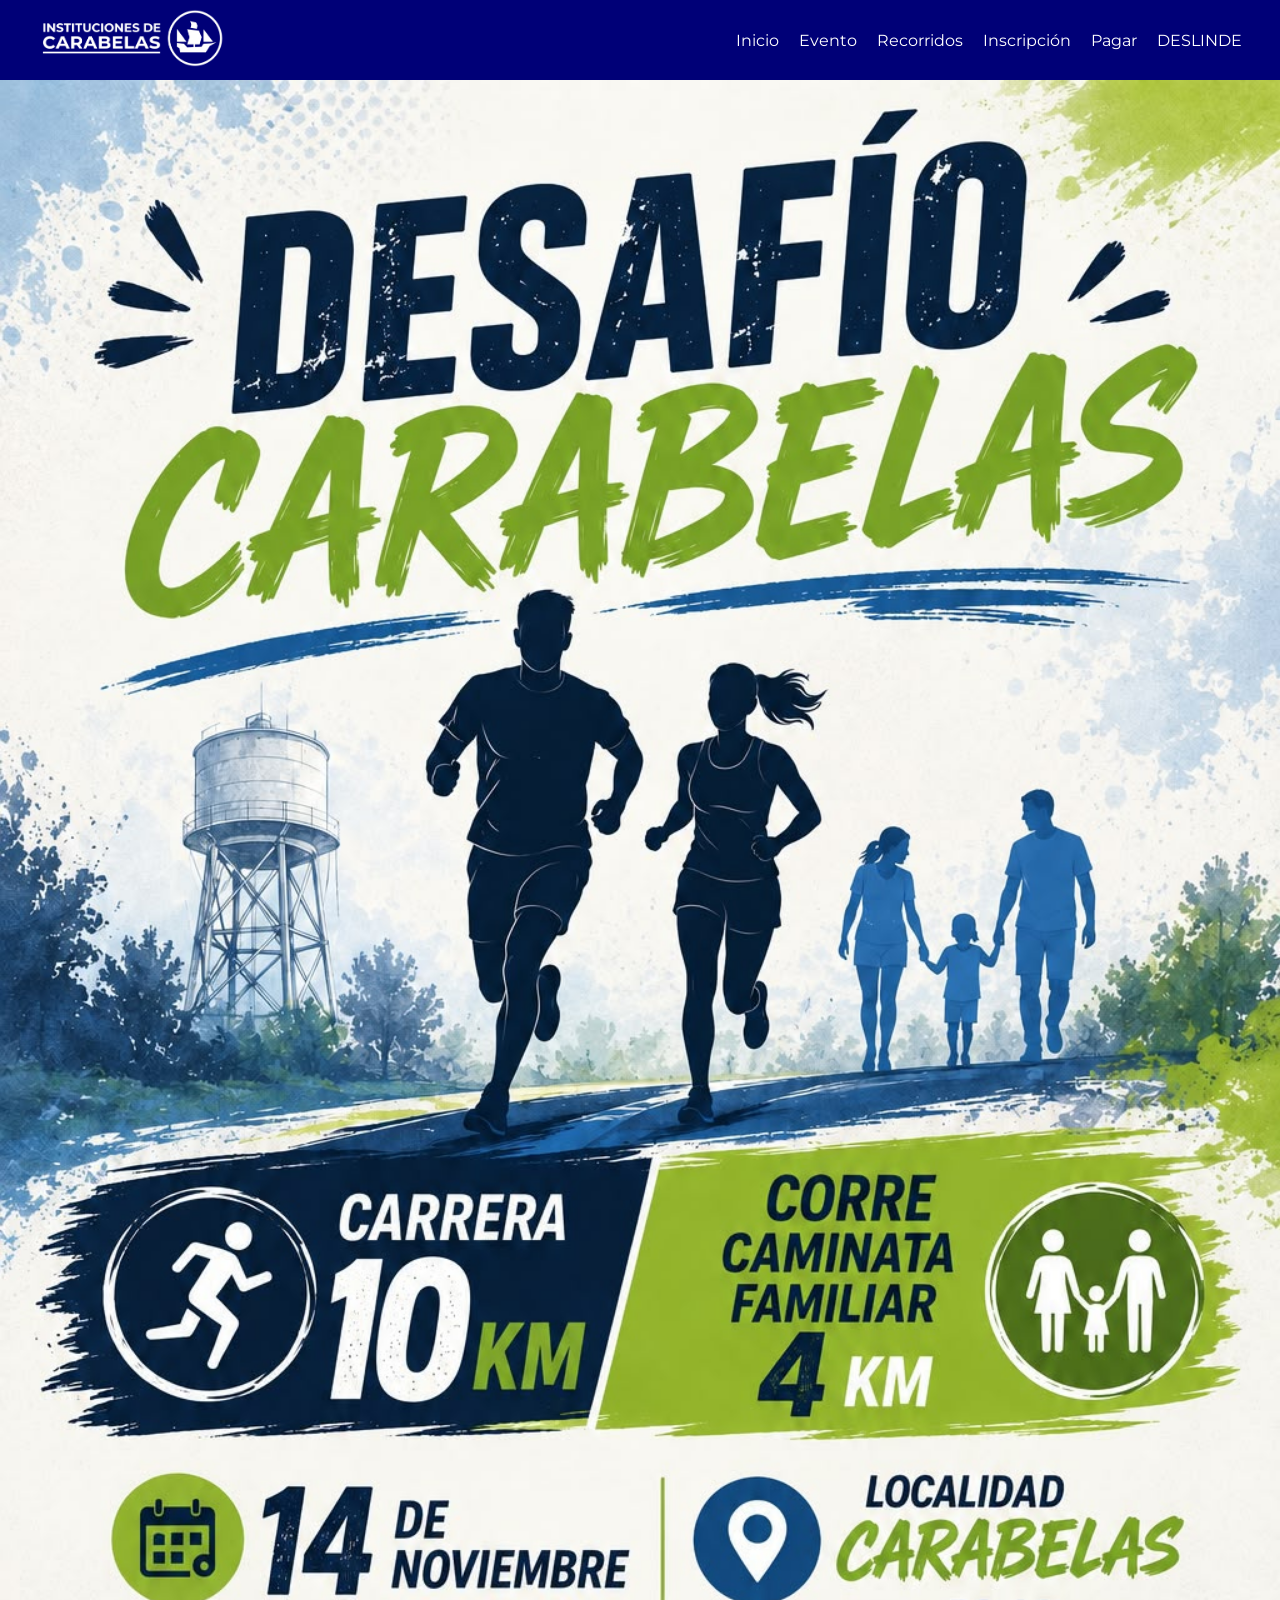
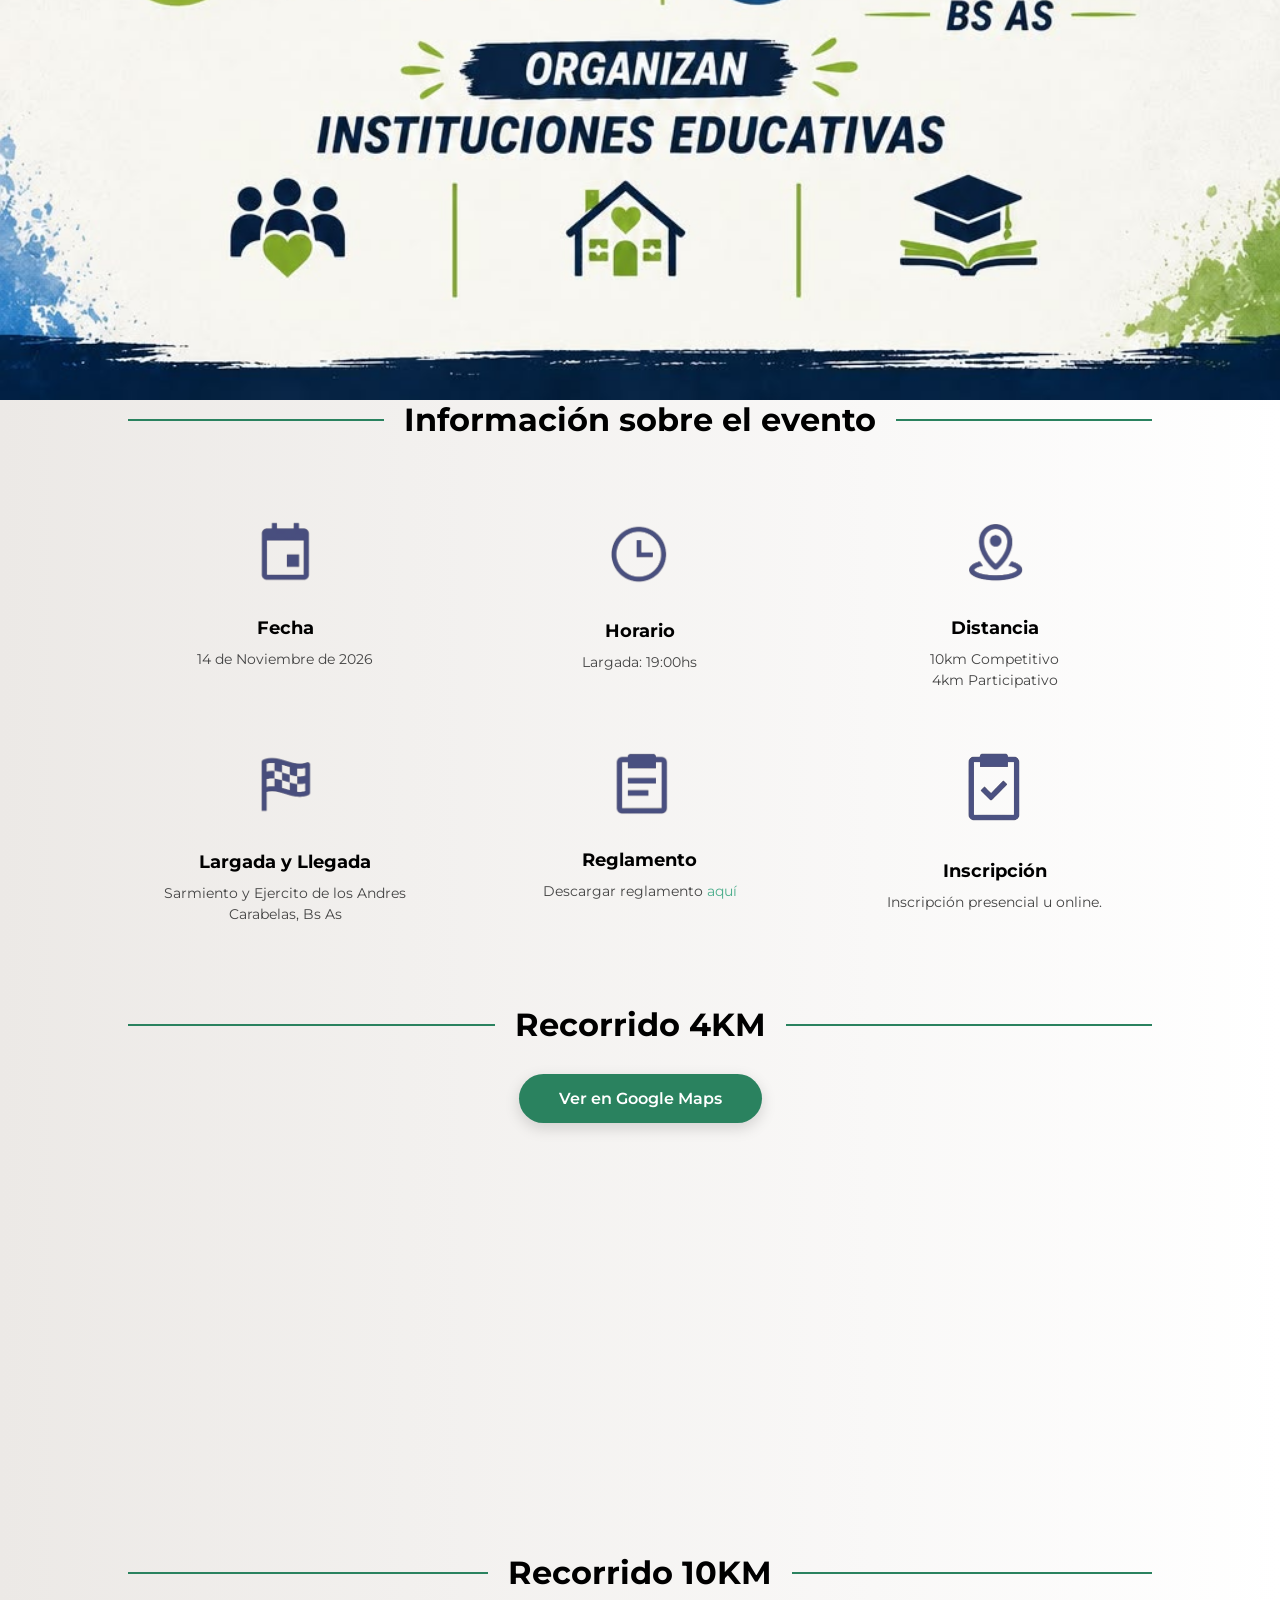
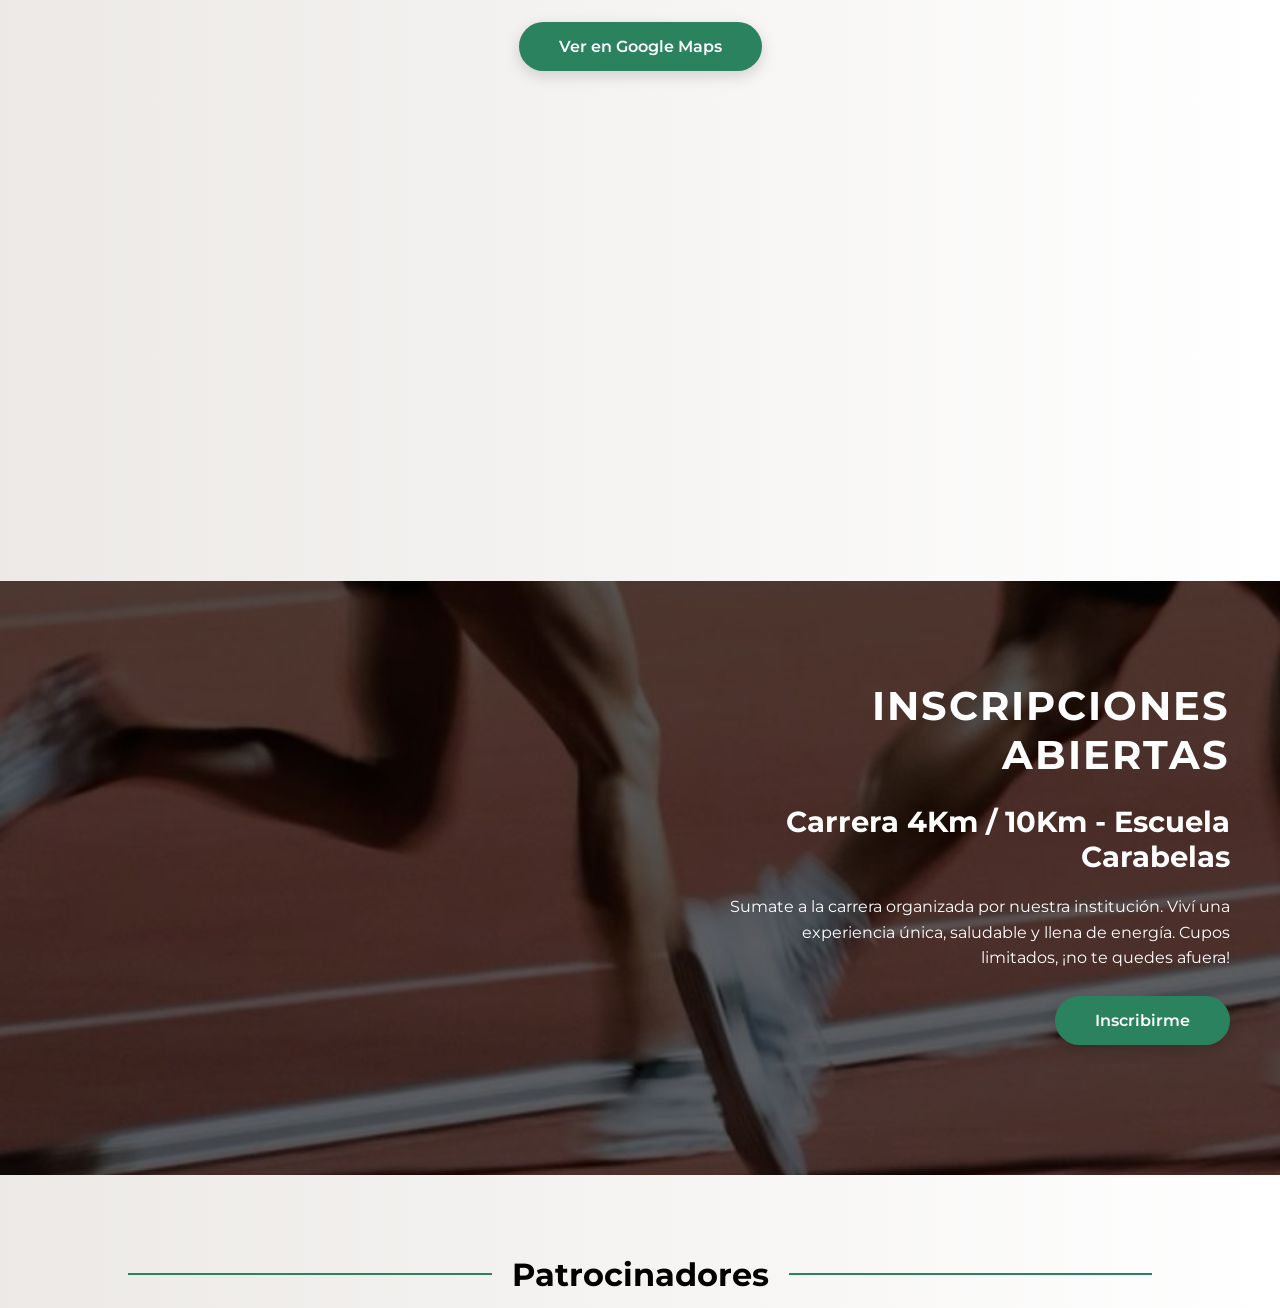
==== index.html @ c45eeaa3 "Update index.html" ====
<!DOCTYPE html>
<html lang="es">
<head>
<meta charset="UTF-8">
<meta name="viewport" content="width=device-width, initial-scale=1.0">
<title>Carrera Carabelas | Inicio</title>
<link rel="stylesheet" href="styles.css">
<link rel="stylesheet" href="footer.css">
<link rel="preconnect" href="https://fonts.googleapis.com">
<link rel="preconnect" href="https://fonts.gstatic.com" crossorigin>
<link rel="icon" type="image/png" href="img/juan.png">
<link href="https://fonts.googleapis.com/css2?family=Dancing+Script:wght@400..700&family=GFS+Didot&family=Montserrat:ital,wght@0,100..900;1,100..900&display=swap" rel="stylesheet">
</head>
<body>

<nav class="navbar">
    <a href="index.html" id="logo">
        <img src="img/Institucionescarabelaslogo.png" alt="Logo">
    </a>
    
    <ul class="nav-menu">
        <li><a href="https://eestn1.github.io/EESTN1/">Inicio</a></li>
        <li><a href="#evento">Evento</a></li>
        <li><a href="#recorridos">Recorridos</a></li>
        <li><a href="form.html">Inscripción</a></li>
        <li><a href="/pago/p1.html">Pagar</a></li>
        <li><a href="imgpago/DESLINDE_DESAFIO_CARABELAS.pdf" download class="btn-pdf">
        DESLINDE 
        </a></li>
    </ul>
    <div class="hamburger">
            <span></span>
            <span></span>
            <span></span>
    </div>

</nav>

<header class="hero">
    <a href="form.html">
        <picture>
            <source media="(max-width: 1024px)" srcset="img/imagencarresponsive.jpeg">
            <img src="img/DesafíoCarabelas.png" alt="">
        </picture>
    </a>
</header>


<section class="info-carrera section" id="evento">
    <h2>Información sobre el evento</h2>
<div class="info-grid">

<div class="info-item">
<img src="icons/FechaAzul.png" alt="">
<h3>Fecha</h3>
<p>14 de Noviembre de 2026</p>
</div>

<div class="info-item">
<img src="icons/HorarioAzul.png" alt="">
<h3>Horario</h3>
<p>Largada: 19:00hs </p>
</div>

<div class="info-item">
<img src="icons/Distanciaazul.png" alt="">
<h3>Distancia</h3>
<p>10km Competitivo<br>4km Participativo</p>
</div>

<div class="info-item">
<img src="icons/LargadaAzul.png" alt="">
<h3>Largada y Llegada</h3>
<p>Sarmiento y Ejercito de los Andres<br>Carabelas, Bs As</p>
</div>

<div class="info-item">
<img src="icons/ReglamentoAzul.png" alt="">
<h3>Reglamento</h3>
<p>Descargar reglamento <a href="img/R_c.pdf" target="_blank">aquí</a></p>
</div>

<div class="info-item">
<img src="icons/InscripcionAzul.png" alt="">
<h3>Inscripción</h3>
<p>Inscripción presencial u online.</p>
</div>

</div>

</section>


<section class="mapa section" id="ubicacion">


</section>

<section class="mapa section" id="recorridos">

<h2>Recorrido 4KM</h2>
<a 
href="https://www.google.com/maps/d/edit?mid=1EyV33jfZXD3FdOQ2ok2TK19RPv1As_g&usp=sharing" 
target="_blank" 
class="btn">
Ver en Google Maps
</a>

<div class="mapa-container mapitadown">

<iframe src="https://www.google.com/maps/d/embed?mid=1EyV33jfZXD3FdOQ2ok2TK19RPv1As_g&ehbc=2E312F" width="640" height="480"></iframe>
</div>

</section>

<section class="mapa section" id="ubicacion">

<h2>Recorrido 10KM</h2>
<a 
href="https://www.google.com/maps/d/edit?mid=1ycQOhrbDSriOLWt4Ovu6ZIRSaVzI2QI&usp=sharing" 
target="_blank" 
class="btn">
Ver en Google Maps
</a>

<div class="mapa-container mapitadown">

<iframe src="https://www.google.com/maps/d/embed?mid=1ycQOhrbDSriOLWt4Ovu6ZIRSaVzI2QI&ehbc=2E312F" width="640" height="480"></iframe>
</div>

</section>

<section class="hero-inscripcion">
    <div class="overlay"></div>

    <div class="contenido">
    <h2> INSCRIPCIONES ABIERTAS </h2>
    <h3>Carrera 4Km / 10Km - Escuela Carabelas</h3>

    <p>
        Sumate a la carrera organizada por nuestra institución.
        Viví una experiencia única, saludable y llena de energía.
        Cupos limitados, ¡no te quedes afuera!
    </p>

    <a href="form.html" class="btn">
        Inscribirme
    </a>
    </div>
</section>
<section id="Patrocinadores" class="section">
    
    <h2>Patrocinadores</h2>

    <div class="copfija">
        <img src="img/copcarabelas-Photoroom.png">
    </div>
    
    <div class="carrusel">

         <div class="carrusel">


        <div class="grupo">
            <div class="card"><img src="img/AHRpng.png" id="pura3"></div>
            <div class="card"><img src="img/AUtopartes.png"></div>
            <div class="card"><img src="img/Allimite.png"></div>
            <div class="card"><img src="img/REdtech.png"></div>

            <div class="card"><img src="img/AHRpng.png" id="pura3"></div>
            <div class="card"><img src="img/Allimite.png"></div>
            <div class="card"><img src="img/AUtopartes.png"></div>

            <div class="card"><img src="img/AHRpng.png" id="pura3"></div>
            <div class="card"><img src="img/REdtech.png"></div>
            <div class="card"><img src="img/Allimite.png"></div>
            <div class="card"><img src="img/AUtopartes.png"></div>

            <div class="card"><img src="img/AHRpng.png" id="pura3"></div>
            <div class="card"><img src="img/Allimite.png"></div>
            <div class="card"><img src="img/AUtopartes.png"></div>
            <div class="card"><img src="img/REdtech.png"></div>
            
        </div>

        <div aria-hidden class="grupo">
            <div class="card"><img src="img/AHRpng.png" id="pura3"></div>
            <div class="card"><img src="img/AUtopartes.png"></div>
            <div class="card"><img src="img/Allimite.png"></div>
            <div class="card"><img src="img/REdtech.png"></div>

            <div class="card"><img src="img/AHRpng.png" id="pura3"></div>
            <div class="card"><img src="img/Allimite.png"></div>
            <div class="card"><img src="img/AUtopartes.png"></div>

            <div class="card"><img src="img/AHRpng.png" id="pura3"></div>
            <div class="card"><img src="img/REdtech.png"></div>
            <div class="card"><img src="img/Allimite.png"></div>
            <div class="card"><img src="img/AUtopartes.png"></div>

            <div class="card"><img src="img/AHRpng.png" id="pura3"></div>
            <div class="card"><img src="img/Allimite.png"></div>
            <div class="card"><img src="img/AUtopartes.png"></div>
            <div class="card"><img src="img/REdtech.png"></div>
        </div>


    </div>
</section>

<section class="faq section">
    <h2>Preguntas Frecuentes</h2>

    <div class="faq-container">

    <details class="faq-item">
        <summary>¿Cómo puedo inscribirme?</summary>
        <p>Puedes inscribirte completando el formulario online en esta página.</p>
    </details>

    <details class="faq-item">
        <summary>¿Cuáles son las distancias disponibles?</summary>
        <p>La carrera contará con dos modalidades: 10 km competitivos y 4 km participativos.</p>
    </details>

    <details class="faq-item">
    <summary>¿Cómo pagar?</summary>
    <p>En la sección Pagar esta el metodo de pago: transferencia (alias) junto a los valores y un contacto para enviar el comprobante de pago, o abonando en efectivo en la institución. </p>
    </details>

    </div>

</section>


<footer class="footer">

    <div class="footer-container">

        <!-- Columna 1 -->
        <div class="footer-left">
            <img src="img/logotecnicablanco.png" alt="">
        </div>

        <!-- Columna 2 -->
        <div class="footer-center">
            <p>
                Pagina desarrollada por alumnos de 7Mo 2Da de la
                Escuela de Educación Secundaria Técnica <br>
                N° 1 “Don Luis Bussalleu” <br>
                Rojas Pcia. de Buenos Aires.
            </p>

            <p class="desde">
                Desde el año 1969 <br>
                Enseñanza Técnica - Pública.
            </p>

            <div class="social">
                <!-- From Uiverse.io by david-mohseni --> 
<ul class="wrapper">
  <li class="icon facebook">
      <a href="https://www.facebook.com/escuelatecnica.rojas" target="_blank">
    <svg
      viewBox="0 0 320 512"
      height="1.2em"
      fill="currentColor"
      xmlns="http://www.w3.org/2000/svg"
    >
      <path
        d="M279.14 288l14.22-92.66h-88.91v-60.13c0-25.35 12.42-50.06 52.24-50.06h40.42V6.26S260.43 0 225.36 0c-73.22 0-121.08 44.38-121.08 124.72v70.62H22.89V288h81.39v224h100.17V288z"
      ></path>
    </svg>
    </a>
  </li>
  <li class="icon instagram">
      <a href="https://www.instagram.com/escuelatecnicarojas/" target="_blank">
    <svg
      xmlns="http://www.w3.org/2000/svg"
      height="1.2em"
      fill="currentColor"
      class="bi bi-instagram"
      viewBox="0 0 16 16"
    >
      <path
        d="M8 0C5.829 0 5.556.01 4.703.048 3.85.088 3.269.222 2.76.42a3.917 3.917 0 0 0-1.417.923A3.927 3.927 0 0 0 .42 2.76C.222 3.268.087 3.85.048 4.7.01 5.555 0 5.827 0 8.001c0 2.172.01 2.444.048 3.297.04.852.174 1.433.372 1.942.205.526.478.972.923 1.417.444.445.89.719 1.416.923.51.198 1.09.333 1.942.372C5.555 15.99 5.827 16 8 16s2.444-.01 3.298-.048c.851-.04 1.434-.174 1.943-.372a3.916 3.916 0 0 0 1.416-.923c.445-.445.718-.891.923-1.417.197-.509.332-1.09.372-1.942C15.99 10.445 16 10.173 16 8s-.01-2.445-.048-3.299c-.04-.851-.175-1.433-.372-1.941a3.926 3.926 0 0 0-.923-1.417A3.911 3.911 0 0 0 13.24.42c-.51-.198-1.092-.333-1.943-.372C10.443.01 10.172 0 7.998 0h.003zm-.717 1.442h.718c2.136 0 2.389.007 3.232.046.78.035 1.204.166 1.486.275.373.145.64.319.92.599.28.28.453.546.598.92.11.281.24.705.275 1.485.039.843.047 1.096.047 3.231s-.008 2.389-.047 3.232c-.035.78-.166 1.203-.275 1.485a2.47 2.47 0 0 1-.599.919c-.28.28-.546.453-.92.598-.28.11-.704.24-1.485.276-.843.038-1.096.047-3.232.047s-2.39-.009-3.233-.047c-.78-.036-1.203-.166-1.485-.276a2.478 2.478 0 0 1-.92-.598 2.48 2.48 0 0 1-.6-.92c-.109-.281-.24-.705-.275-1.485-.038-.843-.046-1.096-.046-3.233 0-2.136.008-2.388.046-3.231.036-.78.166-1.204.276-1.486.145-.373.319-.64.599-.92.28-.28.546-.453.92-.598.282-.11.705-.24 1.485-.276.738-.034 1.024-.044 2.515-.045v.002zm4.988 1.328a.96.96 0 1 0 0 1.92.96.96 0 0 0 0-1.92zm-4.27 1.122a4.109 4.109 0 1 0 0 8.217 4.109 4.109 0 0 0 0-8.217zm0 1.441a2.667 2.667 0 1 1 0 5.334 2.667 2.667 0 0 1 0-5.334z"
      ></path>
    </svg>
    </a>
  </li>
</ul>

            </div>
        </div>

        <!-- Columna 3 -->
        <div class="footer-right">
            <p>
                Nuestro compromiso con la comunidad brindando formación técnica
                promoviendo el aprendizaje de capacidades, conocimientos,
                habilidades, destrezas, en un contexto socio-productivo con
                valores familiares.
            </p>

            <div class="compromiso">
                <img src="img/CompromisoEducativo.png" alt="">
            </div>
        </div>

    </div>

    <div class="footer-bottom">

    </div>

</footer>

<script src="main.js"></script>

</body>
</html>
---- styles.css ----
*{
    margin:0;
    padding:0;
    box-sizing:border-box;
    font-family: Montserrat, sans-serif;
}

html, body {
    margin: 0;
    padding: 0;
    width: 100%;
    max-width: 100%;
    overflow-x: hidden;
    overflow-y: auto;
}

body{
color: #000000;
background: linear-gradient(to left, #FFFFFF, #ECE9E6);
margin: 0;
padding: 0;
}

h3 { padding-top: 15px;}



.flyer{
    width: 100%;
    height: auto;
    display: block;
}




/* NAVBAR */

.navbar{
    display:flex;
    justify-content:space-between;
    align-items:center;
    padding:6px 3%;
    background: #007;
    color:white;
    position:fixed;
    top:0;
    left:0;
    width:100%;
    z-index:10;
    height: 80px;
}

.navbar img{
    width: 15vw;
}
.navbar .nav-menu {
    display: flex;
    list-style: none;
    gap: 20px;
}

.navbar a{
    color: #ffffff;
    text-decoration:none;
    border-bottom: 2px solid transparent;
    transition: 0.3s ease;
    align-items: center;
    text-align: center;
    justify-content: center;
}

.navbar a:hover{
    border-color: #ffffff;
}

.hamburger span {
    width: 25px;
    height: 3px;
    background: white;
    border-radius: 3px;
    transition: 0.4s ease;
}
.hamburger {
    display: none;
    flex-direction: column;
    cursor: pointer;
    gap: 6px;
}

.hamburger.active span:nth-child(1) {
    transform: rotate(45deg) translateY(12px);
}

.hamburger.active span:nth-child(2) {
    opacity: 0;
}

.hamburger.active span:nth-child(3) {
    transform: rotate(-45deg) translateY(-12px);
}
#logo{
    border: none
}


/* HERO */
.hero{
    width: 100%;
    display: block;
    padding-top: 82px;
}

/* IMAGEN HERO */
.hero img{
    width: 100%;
    height: auto;
    display: block;
}

/* TEXTO (por si agregás después) */
.hero h1{
    font-size: 60px;
    margin-bottom: 10px;
}

.hero p{
    font-size: 20px;
    margin-bottom: 20px;
}

/* SECCIONES */

.section{
padding:0px 10%;
padding-top: 100px;
text-align:center;
}

.section h2{
margin-bottom:30px;
font-size:32px;
display: flex;
align-items: center;
justify-content: center;
gap: 20px;
}

.info-carrera h2{
    padding-bottom: 5%;
}

.section h2::before, .section h2::after {
    content: '';
    flex: 1;
    height: 2px;
    background: #2A825F;
}






/* CARDS */

.cards{
display:flex;
justify-content:center;
gap:30px;
flex-wrap:wrap;
}

.card{
background:none;
padding:30px;
border-radius:10px;
width:250px;
}

/* CRONOGRAMA */

.cronograma{
list-style:none;
font-size:18px;
}

.cronograma li{
margin:10px 0;
}

/* FORMULARIO */

.form{
display:flex;
flex-direction:column;
max-width:400px;
margin:auto;
gap:15px;
}

.form input,
.form select{
padding:12px;
border:1px solid #ffffff;
border-radius:5px;
}

.form button{
padding:12px;
border:none;
background: #570302;
color:white;
font-weight:bold;
border-radius:5px;
cursor:pointer;
}

.carrusel{
    margin: 30px auto;
    width: 100%;
    display: flex;
    overflow-x: auto;
        mask-image: linear-gradient(
        to right,
        transparent,
        black 10%,
        black 90%,
        transparent
    );
    position: relative;
}

.carrusel img{
    width: 20vw;
}

.carrusel::-webkit-scrollbar{
    display: none;
}

.copfija{
    display: flex;
    justify-content: center;
    align-items: center;

    margin: 30px 0; /* espacio arriba y abajo */
}


.grupo{
    display: flex;
    align-items: center;
    justify-content: center;
    gap: 1em;
    animation: mover 15s linear infinite;
    padding-right: 1em;
}

.card img{
    flex: 0 0 5em;
    padding: 1em;
    font-size: 3rem;
    border-radius: .2em;
    text-align: center;
    align-content: center;
}

#pura3{
    border-radius: 50%;
}

.info-carrera{
padding:80px 10%;
}

.info-grid{
display:grid;
grid-template-columns:repeat(3,1fr);
gap:60px 40px;
text-align:center;
}

.info-item img{
width:60px;
margin-bottom:15px;
opacity:0.7;
color: #007;
}

.info-item h3{
margin-bottom:10px;
font-size:18px;
}

.info-item p{
font-size:14px;
color:#444;
line-height:1.5;
}

.info-item a{
color:#4cae8c;
text-decoration:none;
}


.faq-container{
max-width:800px;
margin:auto;
display:flex;
flex-direction:column;
gap:15px;
}

.faq-item{
padding:20px;
border-radius:8px;
cursor:pointer;
box-shadow:0 5px 10px rgba(0,0,0,0.08);
}

.faq-item summary{
font-weight:600;
font-size:18px;
list-style:none;
}

.faq-item summary::-webkit-details-marker{
display:none;
}

.faq-item p{
margin-top:10px;
color:#444;
line-height:1.5;
}

.hero-inscripcion {
  position: relative;
  height: auto;
  background: url("img/download.jfif") center/cover no-repeat;
  display: flex;
  align-items: center;
  justify-content: flex-end;
  padding: 100px 50px;
  margin: 5rem 0;
}

/* Overlay oscuro tipo el de tu imagen */
.hero-inscripcion .overlay {
  position: absolute;
  inset: 0;
  background: rgba(0, 0, 0, 0.6);
}

/* Contenido */
.hero-inscripcion .contenido {
  position: relative;
  max-width: 500px;
  color: #fff;
  text-align: right;
}

.hero-inscripcion h2 {
  font-size: 2.5rem;
  margin-bottom: 10px;
  letter-spacing: 2px;
}

.hero-inscripcion h3 {
  font-size: 1.8rem;
  margin-bottom: 20px;
}

.hero-inscripcion p {
  font-size: 1rem;
  line-height: 1.6;
  margin-bottom: 25px;
}

/* Botón */
.btn {
  display:inline-block;
background: #2A825F;
color:white;
padding:15px 40px;
border-radius:40px;
font-weight:600;
text-decoration:none;
margin-bottom:30px;
box-shadow:0 5px 15px rgba(0,0,0,0.15);
transition: transform 0.3s ease;
}

.btn:hover {
  transform: scale(1.1);
}

.mapa{
text-align:center;
}

.btn-maps{
display:inline-block;
background: #007;
color:white;
padding:15px 40px;
border-radius:40px;
font-weight:600;
text-decoration:none;
margin-bottom:30px;
box-shadow:0 5px 15px rgba(0,0,0,0.15);
}

.mapa-container{
    position: relative;
  width: 100%;
  height: 400px; /* ajustá esto si querés */
  overflow: hidden;
}

.mapa-container iframe{
width:100%;
height:100%;
border:none;
}

.mapitadown {
  position: relative;
  width: 100%;
  height: 400px; /* ajustá esto si querés */
  overflow: hidden;
}

.mapitadown iframe {
  position: absolute;
  top: -70px; /* 🔥 esto "corta" la parte de arriba */
  left: 0;
  width: 100%;
  height: 520px; /* más alto para compensar el recorte */
  border: 0;
}

.wrapper a{
    color: inherit;
    text-decoration: none;
    color: #000000;
}

@keyframes mover{
    from {translate: 0;}
    to {translate: -100%;}
}

/* ===================== MEDIA QUERIES RESPONSIVE ===================== */

/* PANTALLA MEDIA (1025px - 1280px) */
@media (max-width: 1280px) and (min-width: 1025px) {
    * {
        margin: 0;
        padding: 0;
    }
    
    .hero {
        height: auto;
        padding-top: 80px;
        padding-bottom: 0;
        margin: 0;
    }
    
    .hero img {
        width: 100%;
        max-width: 100%;
        margin: 0;
        padding: 0;
        height: auto;
        display: block;
    }
    
    .section {
        margin: 0;
        padding-top: 0;
    }
}

/* TABLET (768px - 1024px) */
@media (max-width: 1024px) {
    .navbar {
        padding: 6px 2%;
    }
    
    .navbar .nav-menu {
        gap: 15px;
    }
    
    .navbar a {
        font-size: 14px;
    }
    
    img {
        width: 20vw;
    }
    
    .carrusel img {
        width: 25vw;
    }
    
    .hero {
        height: auto;
        padding-top: 80px;
        padding-bottom: 0;
        margin: 0;
    }
    
    .hero img {
        width: 100%;
        max-width: 100%;
        margin: 0;
        padding: 0;
        height: auto;
        display: block;
    }
    
    .hero h1 {
        font-size: 45px;
    }
    
    .hero p {
        font-size: 16px;
    }
    
    .section {
        padding: 60px 8%;
        margin: 0;
    }
    
    .section h2 {
        font-size: 28px;
        margin-bottom:50px;
    }

    .section h2::before,
    .section h2::after {
        flex: 1;
    }
    
    .info-grid {
        grid-template-columns: repeat(3, 1fr);
        gap: 40px 30px;
    }
    
    .card {
        width: 200px;
    }

    .hero-inscripcion {
        padding: 80px 40px;
        margin: 4rem 0;
    }

    .hero-inscripcion h2 {
        font-size: 2.2rem;
    }

    .hero-inscripcion h3 {
        font-size: 1.6rem;
    }

    .hero-inscripcion p {
        font-size: 0.95rem;
    }
}

/* MOBILE (< 768px) */
@media (max-width: 768px) {
    html, body {
        margin: 0;
        padding: 0;
        width: 100%;
        overflow-x: hidden;
    }
    
    * {
        margin: 0;
        padding: 0;
    }
    
    .navbar {
        flex-wrap: wrap;
        justify-content: space-between;
        padding: 10px 0;
        gap: 0;
        position: fixed;
        left: 0;
        right: 0;
        width: 100%;
        margin: 0;
    }
    
    .navbar img {
        width: 150px;
        order: 1;
        margin-left: 10px;
    }
    
    .hamburger {
        display: flex;
        order: 2;
        margin-right: 10px;
    }

    .nav-menu {
        display: none !important;
        position: fixed;
        top: 90px;
        left: 0;
        right: 0;
        width: 100%;
        background: #570302;
        flex-direction: column;
        gap: 0;
        padding: 15px 0;
        z-index: 9;
        margin: 0;
        list-style: none;
    }
    
    .nav-menu.active {
        display: flex !important;
    }
    
    
    .nav-menu li {
        padding: 15px 20px;
        border-bottom: 1px solid rgba(255, 255, 255, 0.1);
    }
    
    .nav-menu a {
        display: block;
        font-size: 14px;
    }
    

    
    img {
        width: 30vw;
                height: auto;
    }
    
    .hero {
        height: auto;
        padding-top: 80px;
        padding-bottom: 0;
        margin: 0;
    }
    
    .hero h1 {
        font-size: 28px;
        line-height: 1.3;
    }
    
    .hero p {
        font-size: 14px;
    }

    .hero-inscripcion {
        padding: 60px 20px;
        margin: 3rem 0;
        justify-content: center;
        text-align: center;
    }

    .hero-inscripcion .contenido {
        max-width: 100%;
        text-align: center;
    }

    .hero-inscripcion h2 {
        font-size: 1.8rem;
    }

    .hero-inscripcion h3 {
        font-size: 1.3rem;
    }

    .hero-inscripcion p {
        font-size: 0.9rem;
    }
    
    .hero h3 {
        font-size: 12px;
        padding: 10px 5%;
    }

    .hero img {
        width: 100%;
        max-width: 100%;
        margin: 0;
        padding: 0;
        height: auto;
        display: block;
    }
    
    .section {
        padding: 40px 5%;
        margin: 0;
    }
    
    .section h2 {
        font-size: 20px;
    }

    .section h2::before,
    .section h2::after {
        flex: 1;
    }
    
    .carrusel {
        width: 95%;
        margin: 50px auto;
    }
    
    .carrusel img {
        width: 30vw;
    }
    
    .card {
        width: 150px;
        padding: 15px;
    }
    
    .card img {
        flex: 0 0 4em;
        padding: 0.5em;
    }
    
    .info-carrera {
        padding: 40px 5%;
    }
    
    .info-grid {
        grid-template-columns: repeat(3, 1fr);
        gap: 30px 20px;
    }
    
    .info-item img {
        width: 50px;
    }
    
    .info-item h3 {
        font-size: 16px;
    }
    
    .info-item p {
        font-size: 13px;
    }
    
    .cards {
        gap: 15px;
    }
    
    .cronograma {
        font-size: 14px;
    }
    
    .form {
        max-width: 100%;
        padding: 0 5%;
    }
    
    .form input,
    .form select {
        padding: 10px;
        font-size: 14px;
    }
    
    .form button {
        padding: 10px;
        font-size: 14px;
    }
    
    .faq-container {
        max-width: 100%;
        padding: 0 5%;
    }
    
    .faq-item {
        padding: 15px;
    }
    
    .faq-item summary {
        font-size: 16px;
    }
    
    .faq-item p {
        font-size: 13px;
    }
}

/* MOBILE PEQUEÑO (< 480px) */
@media (max-width: 480px) {
    html, body {
        margin: 0;
        padding: 0;
        width: 100%;
        overflow-x: hidden;
    }
    
    * {
        margin: 0;
        padding: 0;
    }
    
    .navbar {
        padding: 8px 0;
        margin: 0;
    }
    
    .navbar img {
        /* width: 200px; */
        margin-left: 10px;
    }
    
    .hamburger {
        margin-right: 10px;
    }
    
    .hamburger span {
        width: 20px;
        height: 2px;
    }
    
    .nav-menu {
        top: 70px !important;
    }
    
    .nav-menu li {
        padding: 12px 15px;
    }
    
    .nav-menu a {
        font-size: 12px;
    }
    
    .hero {
        height: auto;
        padding: 80px 0 0 0;
        margin: 0;
    }
    
    .hero img {
        width: 100%;
        max-width: 100%;
        margin: 0;
        padding: 0;
        height: auto;
        display: block;
    }
    
    .hero p {
        font-size: 12px;
    }
    
    .hero h3 {
        font-size: 11px;
    }

    .hero-inscripcion {
        padding: 40px 15px;
        margin: 2rem 0;
        justify-content: center;
        text-align: center;
    }

    .hero-inscripcion .contenido {
        max-width: 100%;
        text-align: center;
    }

    .hero-inscripcion h2 {
        font-size: 1.5rem;
    }

    .hero-inscripcion h3 {
        font-size: 1.1rem;
    }

    .hero-inscripcion p {
        font-size: 0.8rem;
    }
    
    .btn {
        padding: 8px 15px;
        font-size: 12px;
    }
    
    .section {
        padding: 30px 4%;
        margin: 0;
    }
    
    .carrusel img {
        width: 40vw;
    }

    
    .card {
        width: 120px;
        padding: 10px;
    }
    
    .info-grid {
        gap: 20px 15px;
    }
    
    .info-item h3 {
        font-size: 14px;
    }
    
    .info-item p {
        font-size: 10.9px;
    }
    
    .faq-container {
        padding: 0 10%;
    }
    
    .faq-item {
        padding: 12px;
    }
    
    .faq-item summary {
        font-size: 14px;
    }
    
    .faq-item p {
        font-size: 12px;
    }
}
---- footer.css ----
.footer{
    background: #007;
    color:white;
    padding:60px 80px 20px 80px;
    margin-top: 50px;
}

.footer-container{
    display:flex;
    justify-content:space-between;
    align-items:flex-start;
}

.footer-left h1{
    font-size:40px;
    margin:0;
    display:flex;
    align-items:center;
    gap:10px;
}

.circle{
    border:4px solid white;
    border-radius:50%;
    padding:5px 12px;
}

.footer-left p{
    margin-top:5px;
    font-size:12px;
}

.footer-center{
    text-align:center;
    max-width:300px;
}

.desde{
    margin-top:15px;
}

.social{
    margin-top:15px;
}

/* From Uiverse.io by david-mohseni */ 
.wrapper {
  display: inline-flex;
  list-style: none;
  height: 120px;
  width: 100%;
  padding-top: 40px;
  font-family: "Poppins", sans-serif;
  justify-content: center;
}

.wrapper .icon {
  position: relative;
  background: #fff;
  color: #000;
  border-radius: 50%;
  margin: 10px;
  width: 50px;
  height: 50px;
  font-size: 18px;
  display: flex;
  justify-content: center;
  align-items: center;
  flex-direction: column;
  box-shadow: 0 10px 10px rgba(0, 0, 0, 0.1);
  cursor: pointer;
  transition: all 0.2s cubic-bezier(0.68, -0.55, 0.265, 1.55);
}

.wrapper .tooltip {
  position: absolute;
  top: 0;
  font-size: 14px;
  background: #fff;
  color: #fff;
  padding: 5px 8px;
  border-radius: 5px;
  box-shadow: 0 10px 10px rgba(0, 0, 0, 0.1);
  opacity: 0;
  pointer-events: none;
  transition: all 0.3s cubic-bezier(0.68, -0.55, 0.265, 1.55);
}

.wrapper .tooltip::before {
  position: absolute;
  content: "";
  height: 8px;
  width: 8px;
  background: #fff;
  bottom: -3px;
  left: 50%;
  transform: translate(-50%) rotate(45deg);
  transition: all 0.3s cubic-bezier(0.68, -0.55, 0.265, 1.55);
}

.wrapper .icon:hover .tooltip {
  top: -45px;
  opacity: 1;
  visibility: visible;
  pointer-events: auto;
}

.wrapper .icon:hover span,
.wrapper .icon:hover .tooltip {
  text-shadow: 0px -1px 0px rgba(0, 0, 0, 0.1);
}

.wrapper .facebook:hover,
.wrapper .facebook:hover .tooltip,
.wrapper .facebook:hover .tooltip::before {
  background: #1877f2;
  color: #fff;
}

.wrapper .instagram:hover,
.wrapper .instagram:hover .tooltip,
.wrapper .instagram:hover .tooltip::before {
  background: #e4405f;
  color: #fff;
}


.social i{
    margin:0 8px;
    font-size:18px;
    cursor:pointer;
}

.footer-right{
    max-width:350px;
    line-height:1.6;
}

.compromiso{
    margin-top:25px;
    display:flex;
    align-items:center;
    justify-content:center;
    gap:10px;
}



.linea{
    width:40px;
    height:3px;
    background:white;
}

.footer-bottom{
    margin-top:40px;
    border-top:1px solid rgba(255,255,255,0.4);
    padding-top:10px;
    font-size:12px;
    color:#ddd;
}

.footer h2 {
    display: flex;
    align-items: center;
    justify-content: center;
    gap: 20px;
    color: #ffffff;
}

.footer h2::before, .footer h2::after {
    content: '';
    flex: 1;
    height: 2px;
    background: #ffffff;
}

/* ===================== MEDIA QUERIES RESPONSIVE ===================== */

/* TABLET (768px - 1024px) */
@media (max-width: 1024px) {
    .footer {
        padding: 40px 50px 20px 50px;
    }

    .footer-container {
        flex-direction: column;
        gap: 30px;
    }

    .footer-left h1 {
        font-size: 32px;
    }

    .footer-left p {
        font-size: 11px;
    }

    .footer-center {
        max-width: 100%;
    }

    .footer-right {
        max-width: 100%;
        text-align: center;
    }

    .compromiso {
        justify-content: center;
    }

    .footer h2 {
        font-size: 24px;
    }

    .footer h2::before, .footer h2::after {
        flex: 1;
    }

    .wrapper {
        padding-top: 20px;
        height: 80px;
    }

    .wrapper .icon {
        width: 45px;
        height: 45px;
        font-size: 16px;
    }
}

/* MOBILE (< 768px) */
@media (max-width: 768px) {
    .footer {
        padding: 30px 20px 15px 20px;
        margin-top: 30px;
    }

    .footer-container {
        flex-direction: column;
        gap: 25px;
    }

    .footer-left h1 {
        font-size: 28px;
    }

    .footer-left p {
        font-size: 10px;
    }

    .footer-center {
        max-width: 100%;
        text-align: center;
    }

    .desde {
        font-size: 12px;
    }

    .footer-right {
        max-width: 100%;
        line-height: 1.5;
        font-size: 12px;
        text-align: center;
    }

    .wrapper {
        padding-top: 15px;
        height: 70px;
    }

    .wrapper .icon {
        width: 40px;
        height: 40px;
        font-size: 14px;
        margin: 8px;
    }

    .compromiso {
        margin-top: 15px;
        justify-content: center;
    }

    .linea {
        width: 30px;
        height: 2px;
    }

    .footer h2 {
        font-size: 18px;
    }

    .footer h2::before, .footer h2::after {
        flex: 1;
    }

    .footer-bottom {
        margin-top: 25px;
        padding-top: 8px;
        font-size: 10px;
    }
}

/* MOBILE PEQUEÑO (< 480px) */
@media (max-width: 480px) {
    .footer {
        padding: 20px 15px 12px 15px;
        margin-top: 20px;
    }

    .footer-container {
        flex-direction: column;
        gap: 20px;
    }

    .footer-left h1 {
        font-size: 22px;
    }

    .footer-left p {
        font-size: 9px;
    }

    .footer-center {
        max-width: 100%;
    }

    .desde {
        font-size: 11px;
        margin-top: 10px;
    }

    .social {
        margin-top: 10px;
    }

    .footer-right {
        max-width: 100%;
        font-size: 11px;
        text-align: center;
    }

    .wrapper {
        padding-top: 10px;
        height: 60px;
    }

    .wrapper .icon {
        width: 35px;
        height: 35px;
        font-size: 12px;
        margin: 6px;
    }

    .wrapper .tooltip {
        font-size: 12px;
        padding: 4px 6px;
    }

    .compromiso {
        margin-top: 12px;
        gap: 8px;
    }

    .linea {
        width: 25px;
        height: 2px;
    }

    .footer h2 {
        font-size: 16px;
        gap: 15px;
    }

    .footer h2::before, .footer h2::after {
        flex: 1;
    }

    .footer-bottom {
        margin-top: 15px;
        padding-top: 8px;
        font-size: 9px;
    }

    .social i {
        margin: 0 5px;
        font-size: 14px;
    }
}
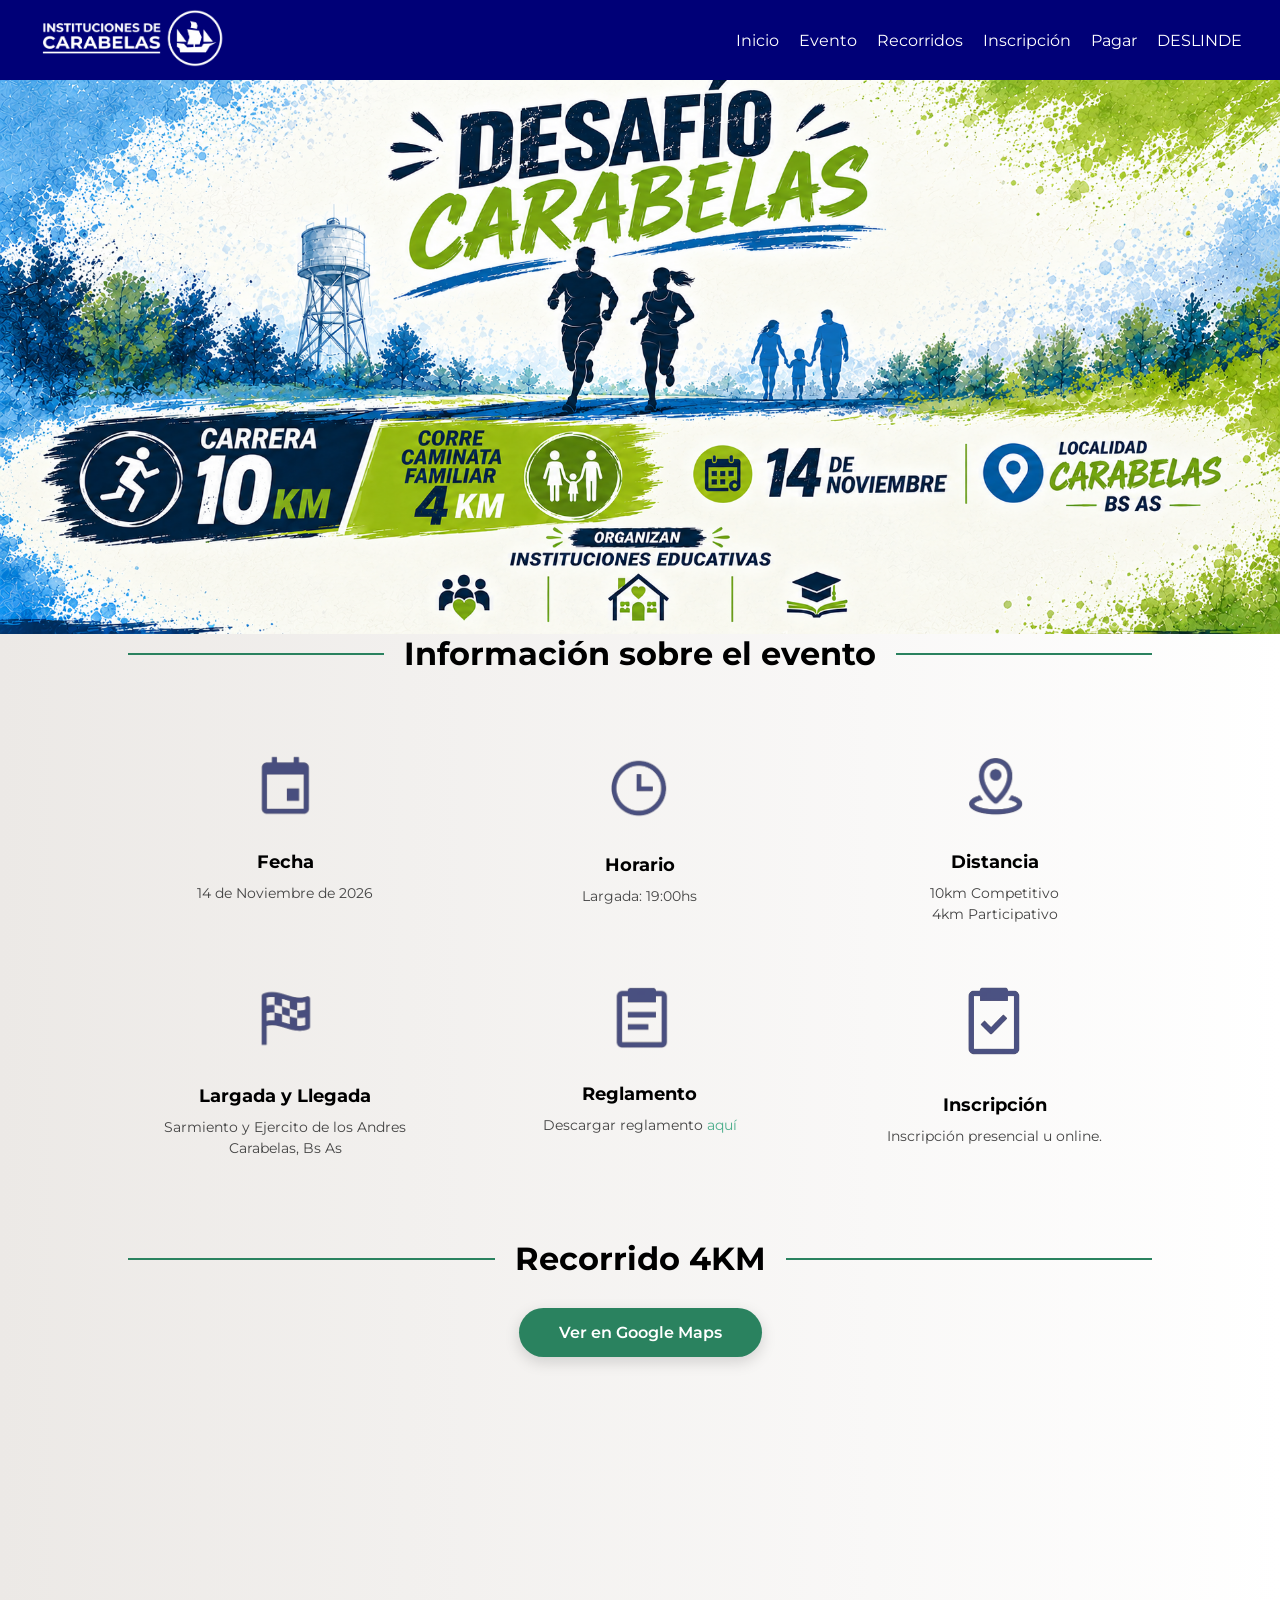
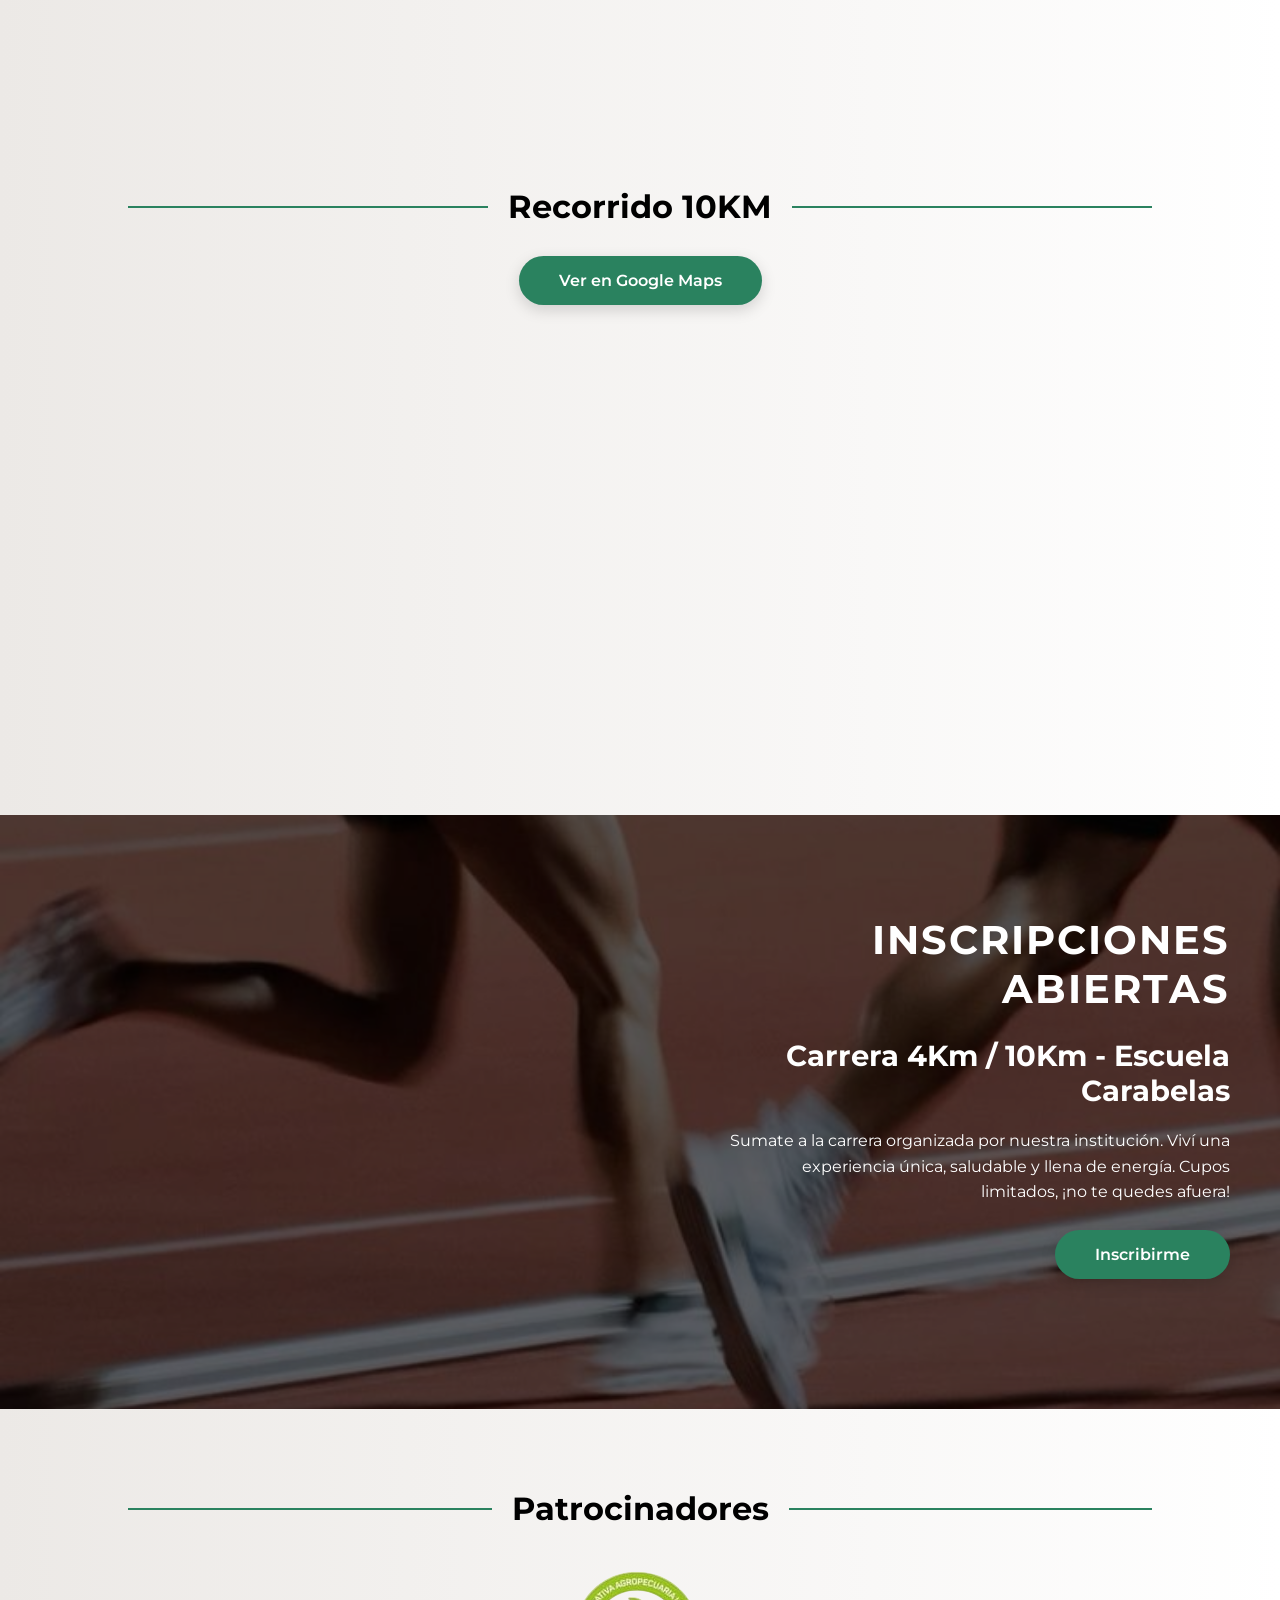
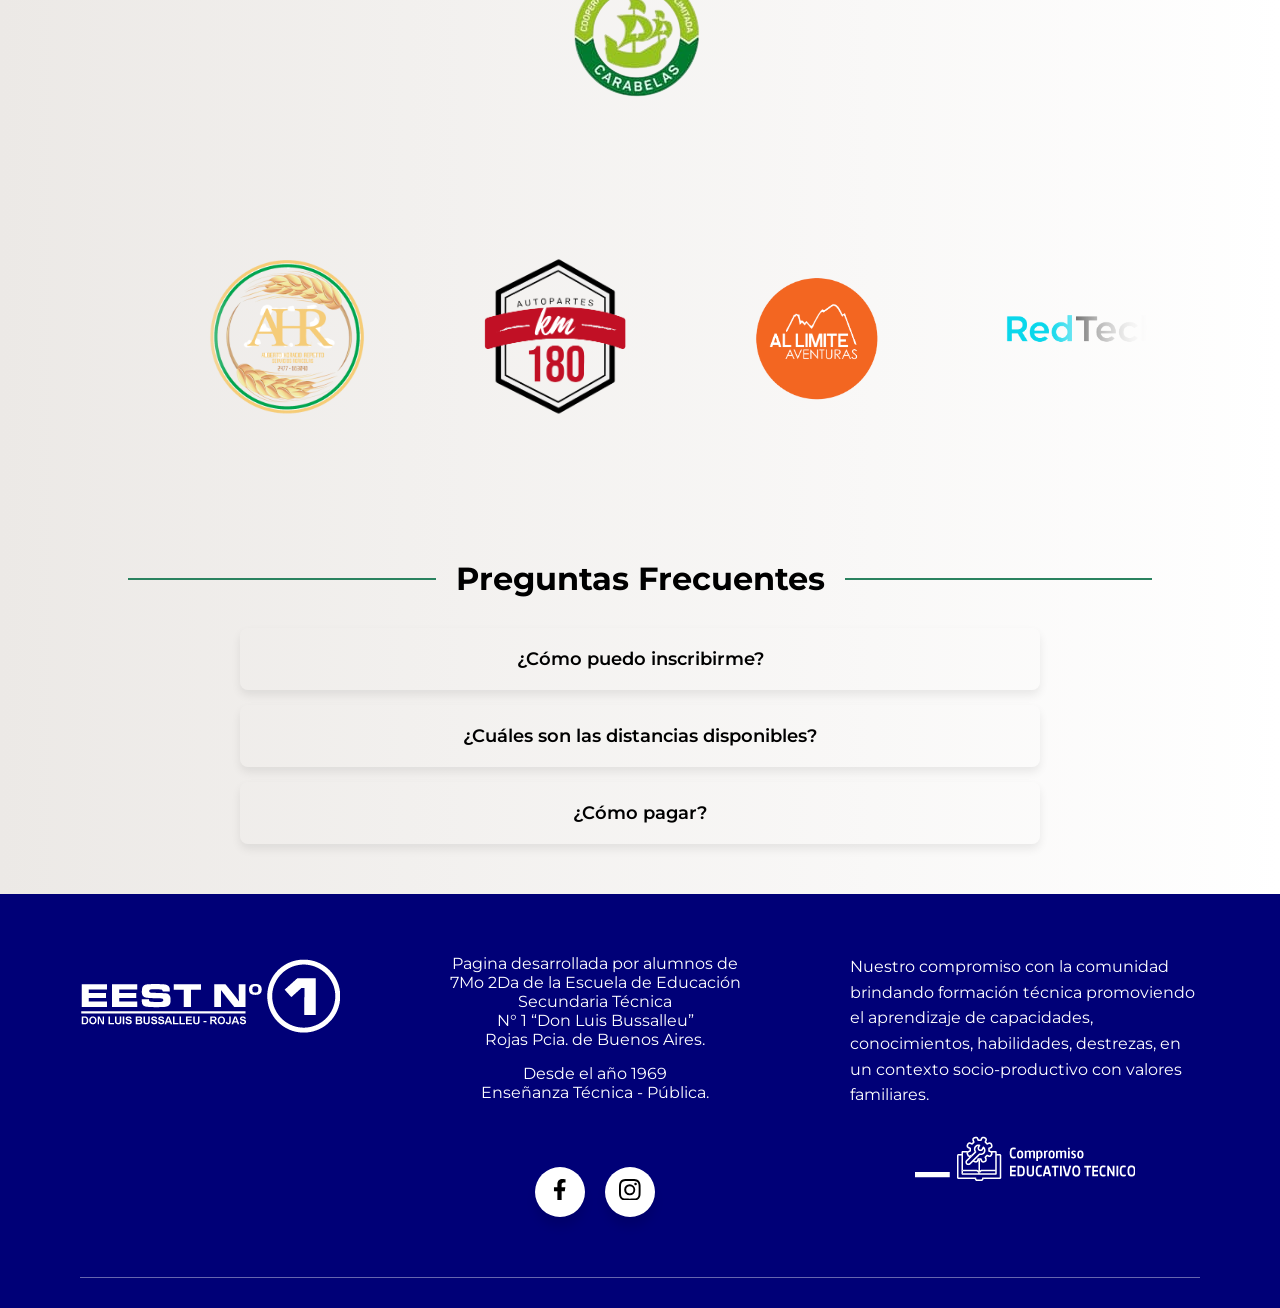
==== commit a21ab719: "Update index.html" ====
--- a/index.html
+++ b/index.html
@@ -23,7 +23,7 @@
         <li><a href="#evento">Evento</a></li>
         <li><a href="#recorridos">Recorridos</a></li>
         <li><a href="form.html">Inscripción</a></li>
-        <li><a href="/pago/p1.html">Pagar</a></li>
+        <li><a href="https://eestn1.github.io/Carreracarabelas/pago/p1.html">Pagar</a></li>
         <li><a href="imgpago/DESLINDE_DESAFIO_CARABELAS.pdf" download class="btn-pdf">
         DESLINDE 
         </a></li>
--- a/styles.css
+++ b/styles.css
@@ -617,7 +617,7 @@
         left: 0;
         right: 0;
         width: 100%;
-        background: #570302;
+        background: #007;
         flex-direction: column;
         gap: 0;
         padding: 15px 0;
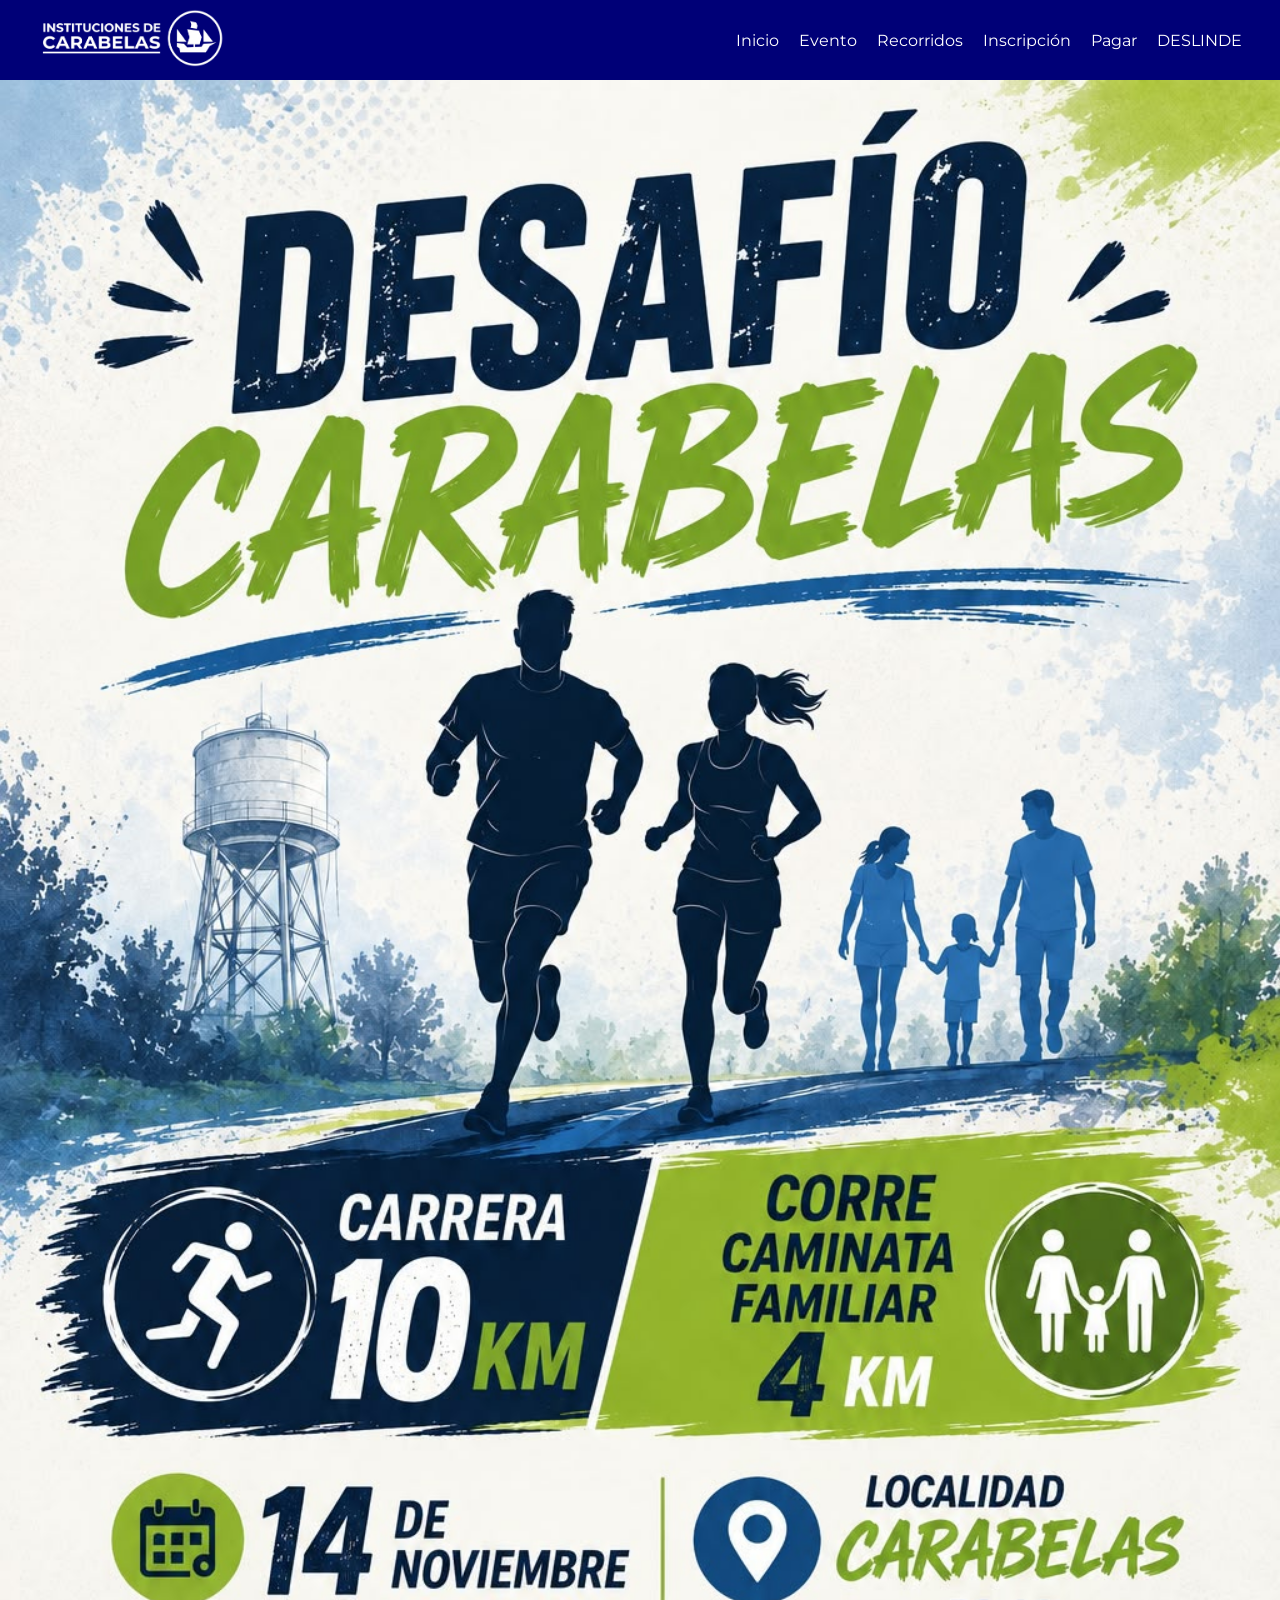
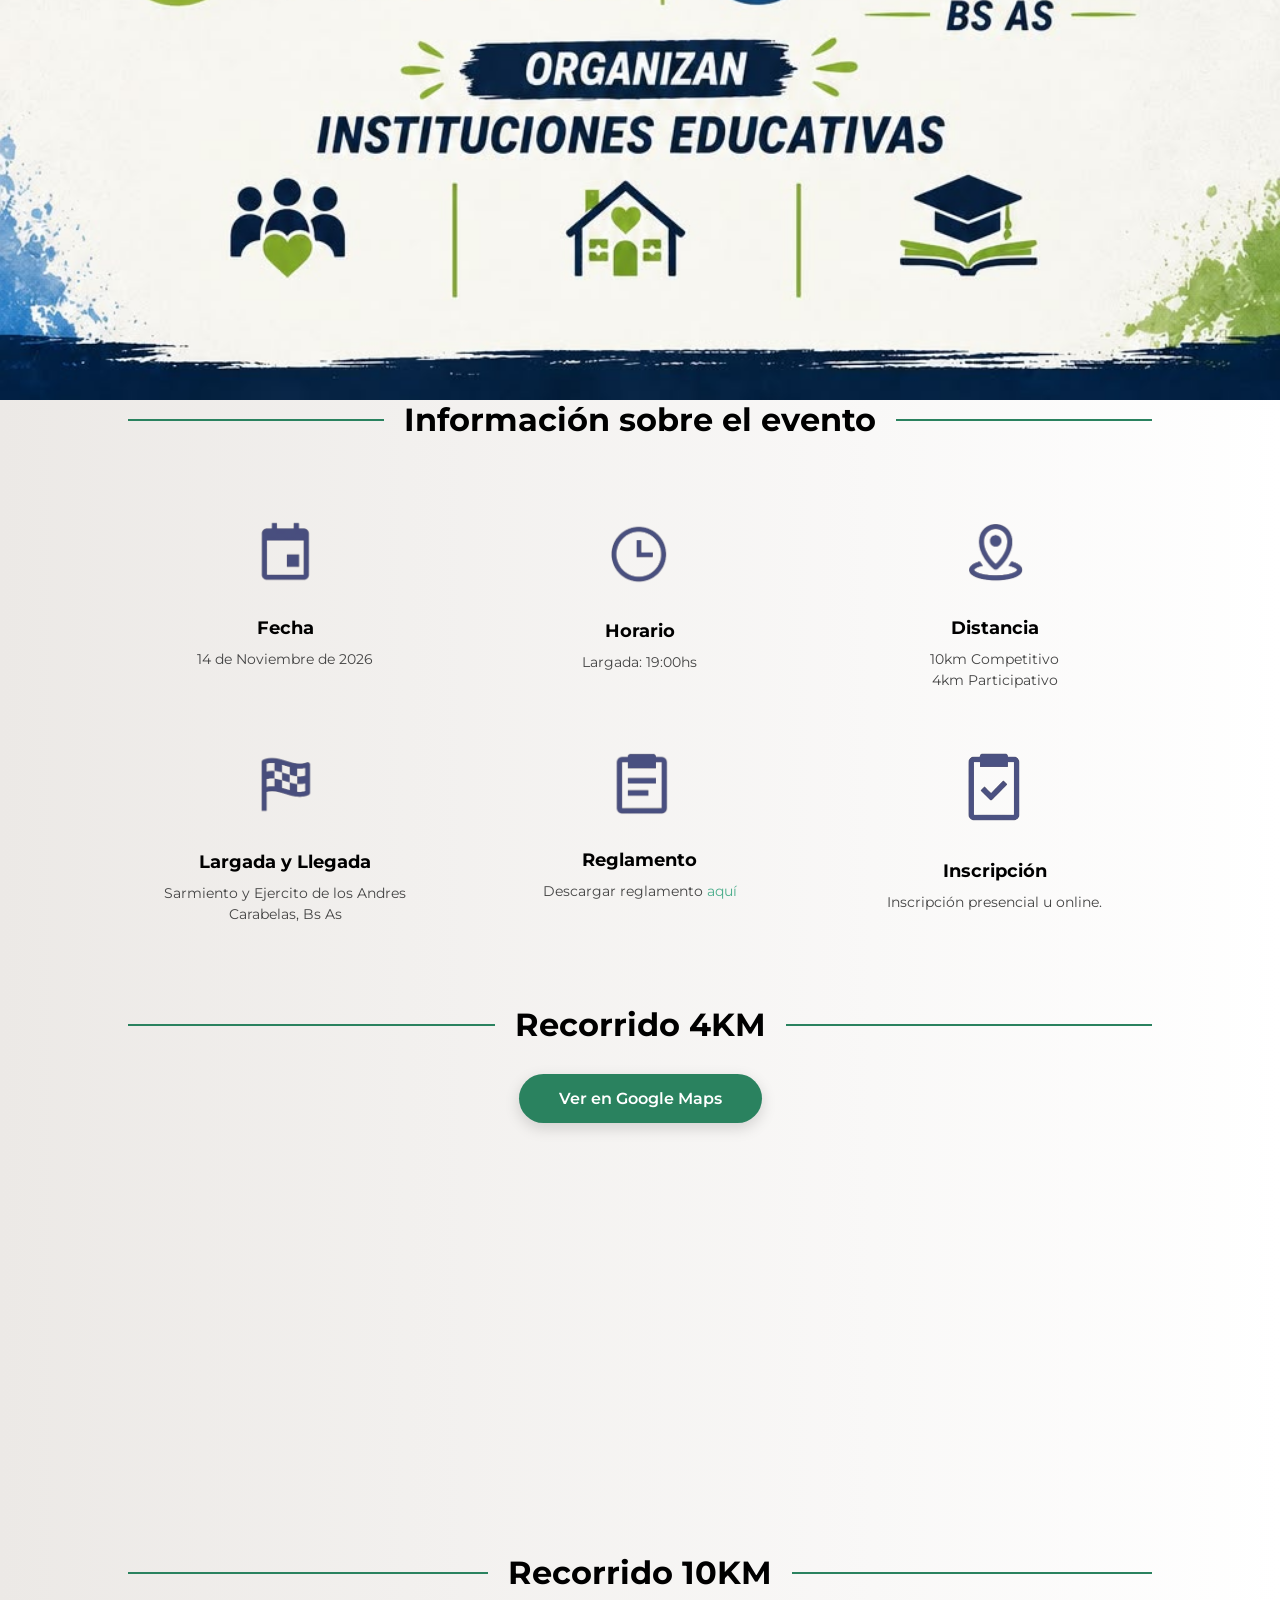
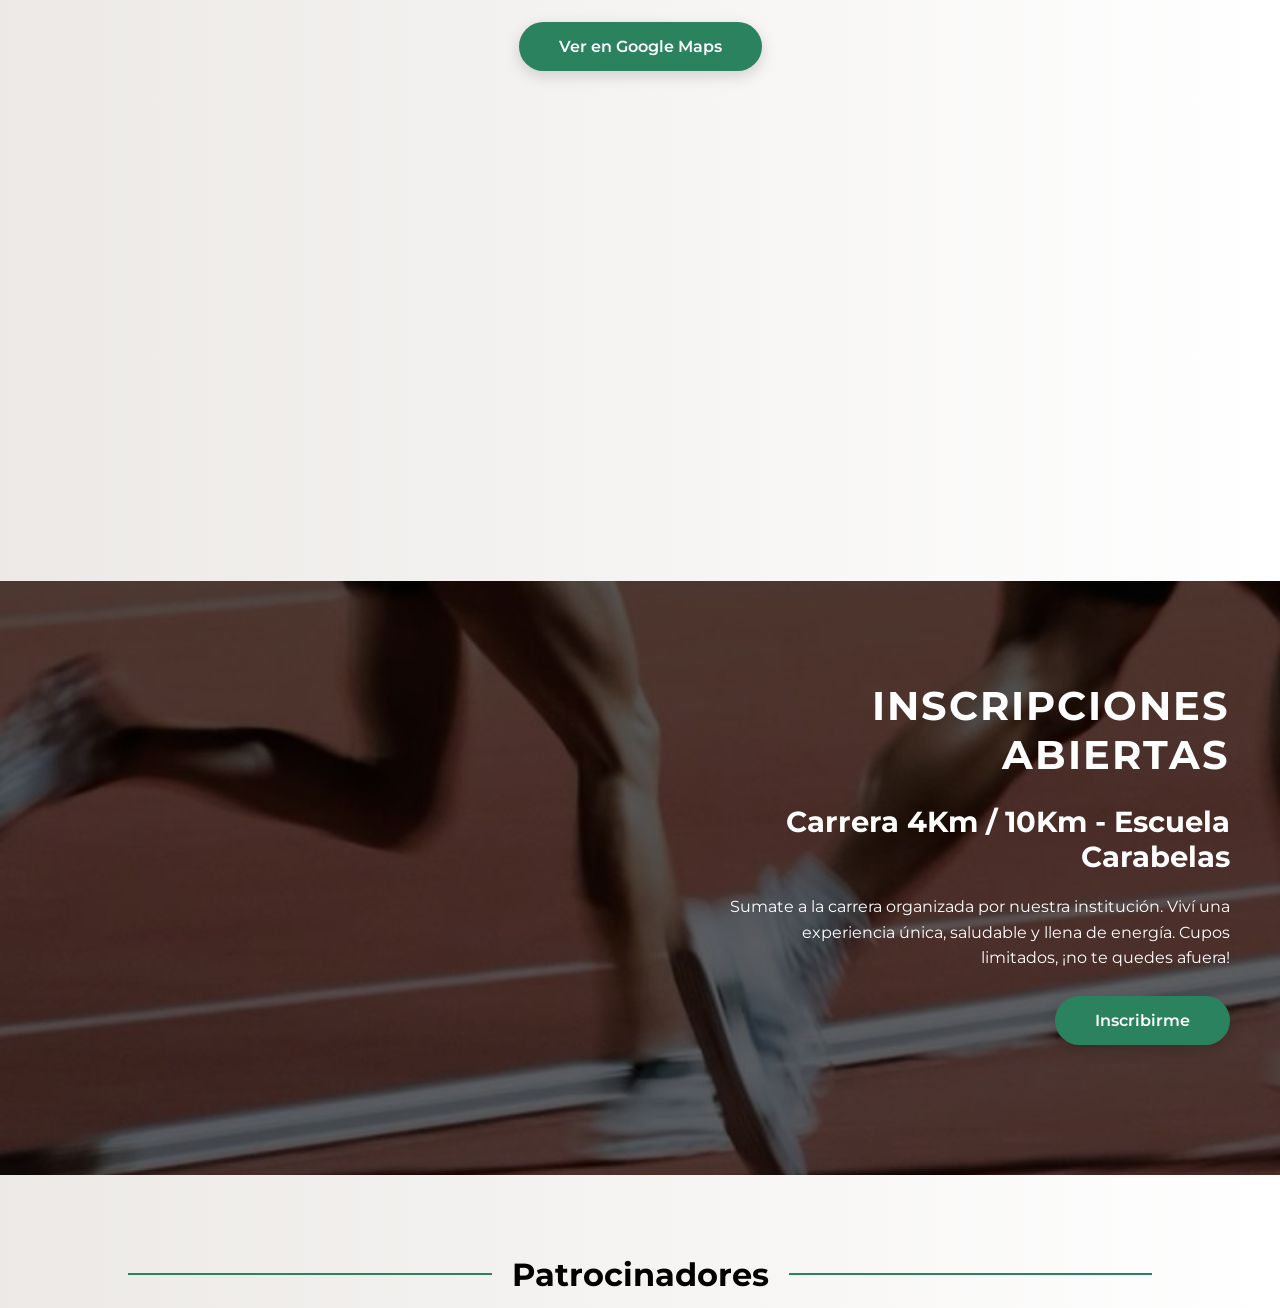
==== commit 26c4541b: "Update index.html" ====
--- a/index.html
+++ b/index.html
@@ -19,7 +19,7 @@
     </a>
     
     <ul class="nav-menu">
-        <li><a href="https://eestn1.github.io/EESTN1/">Inicio</a></li>
+        <li><a href="https://eestn1.github.io/Carreracarabelas/">Inicio</a></li>
         <li><a href="#evento">Evento</a></li>
         <li><a href="#recorridos">Recorridos</a></li>
         <li><a href="form.html">Inscripción</a></li>
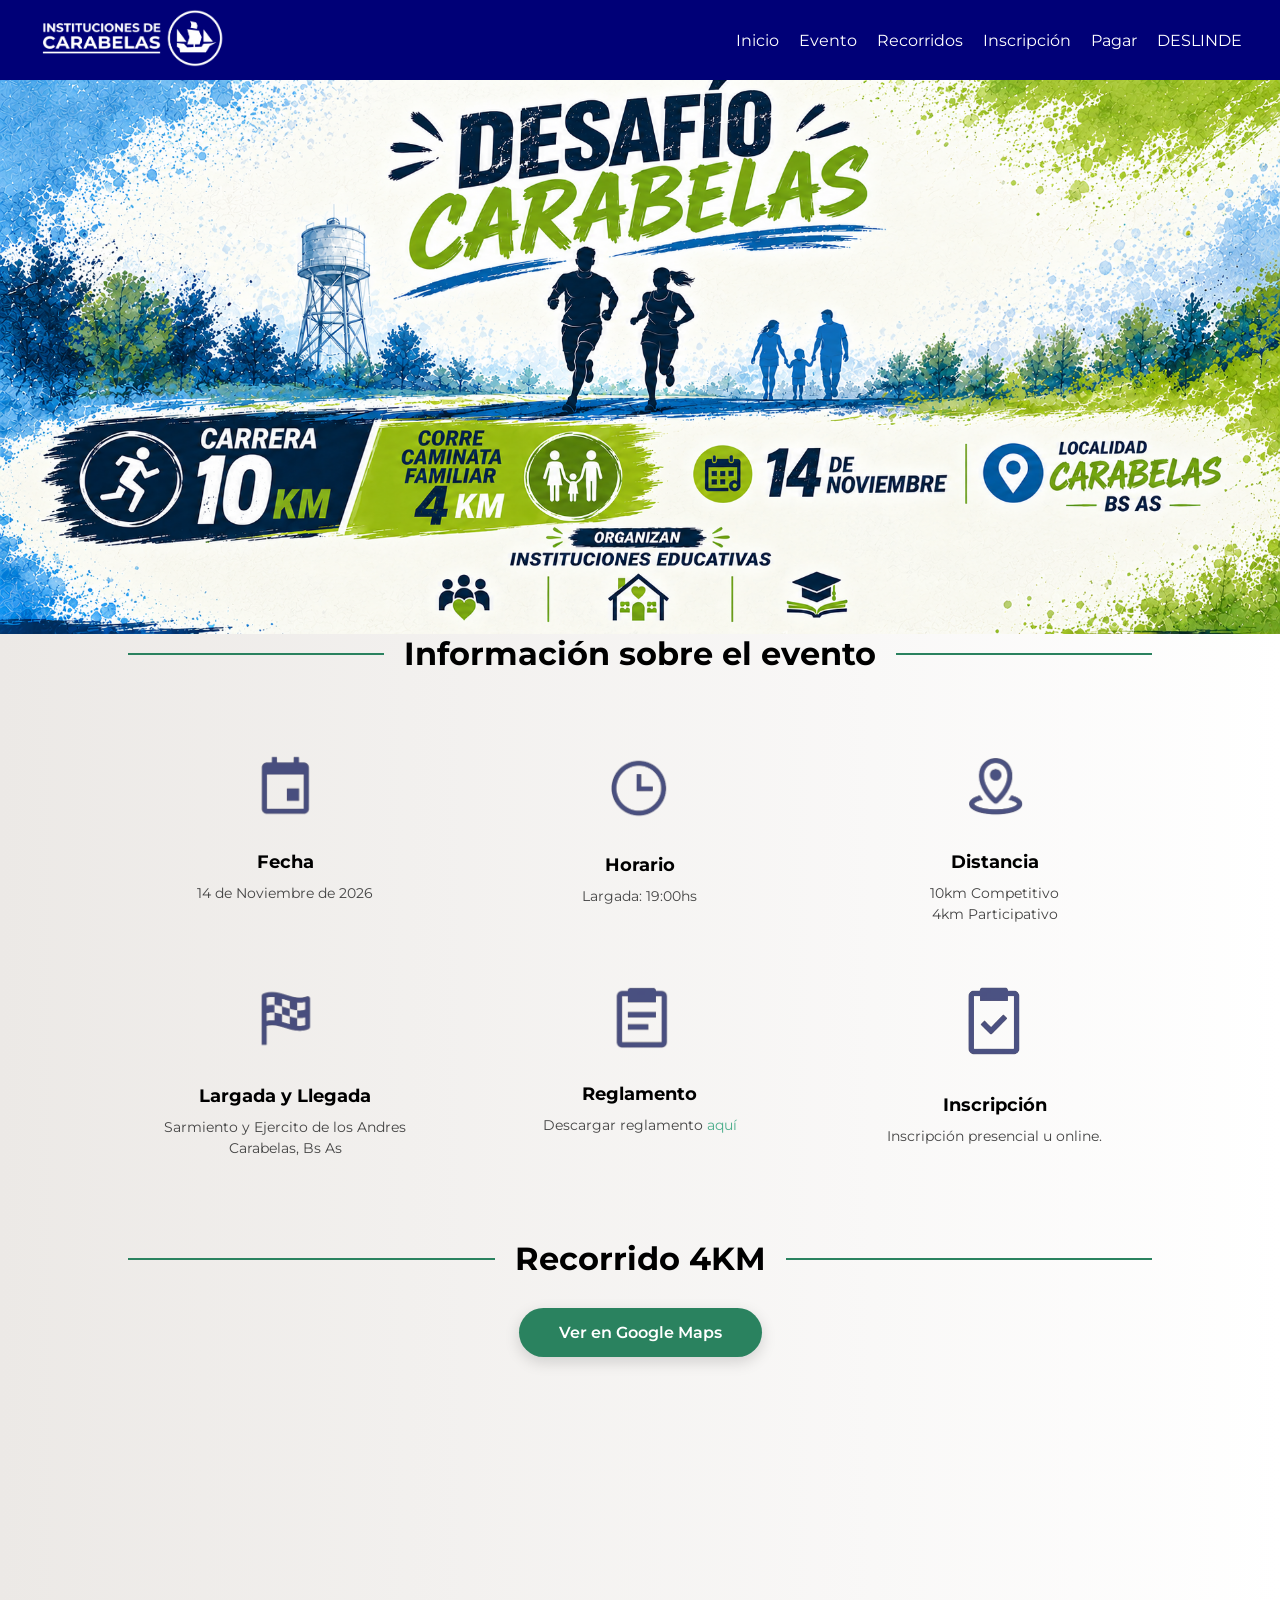
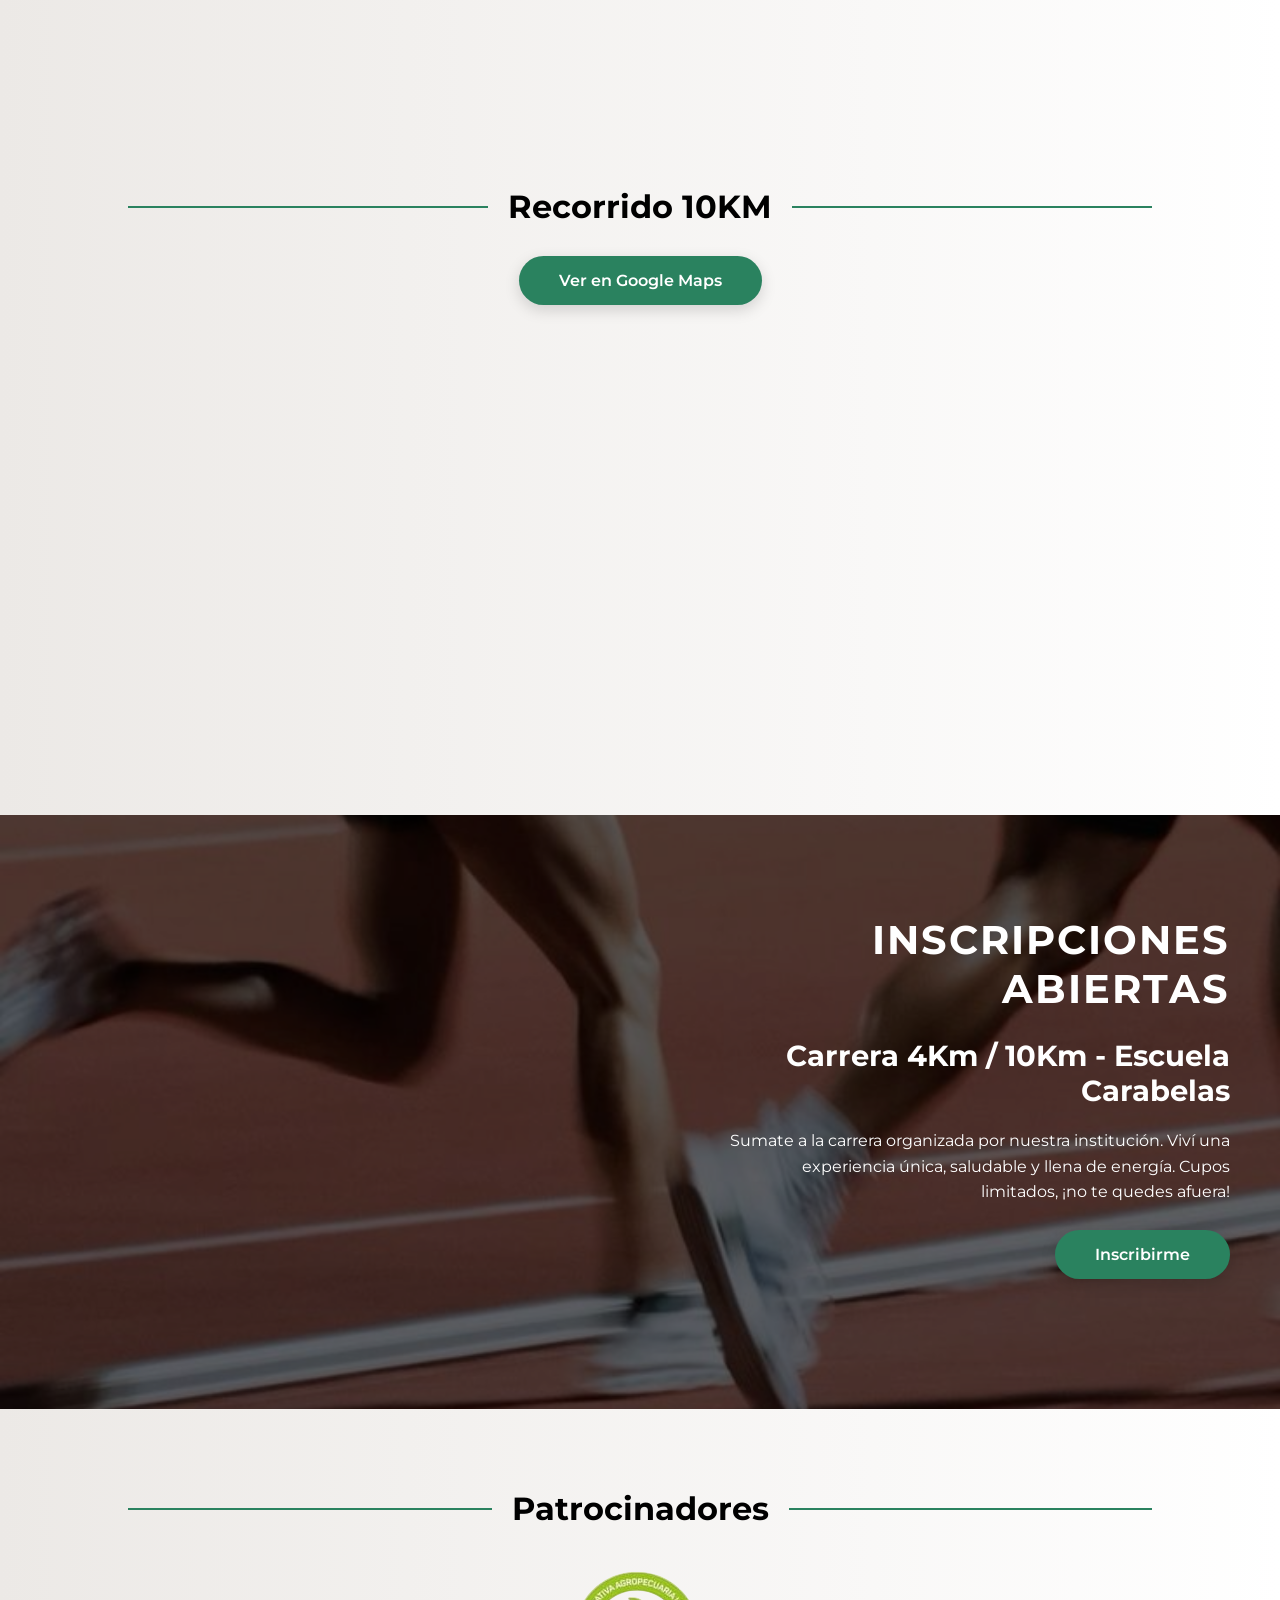
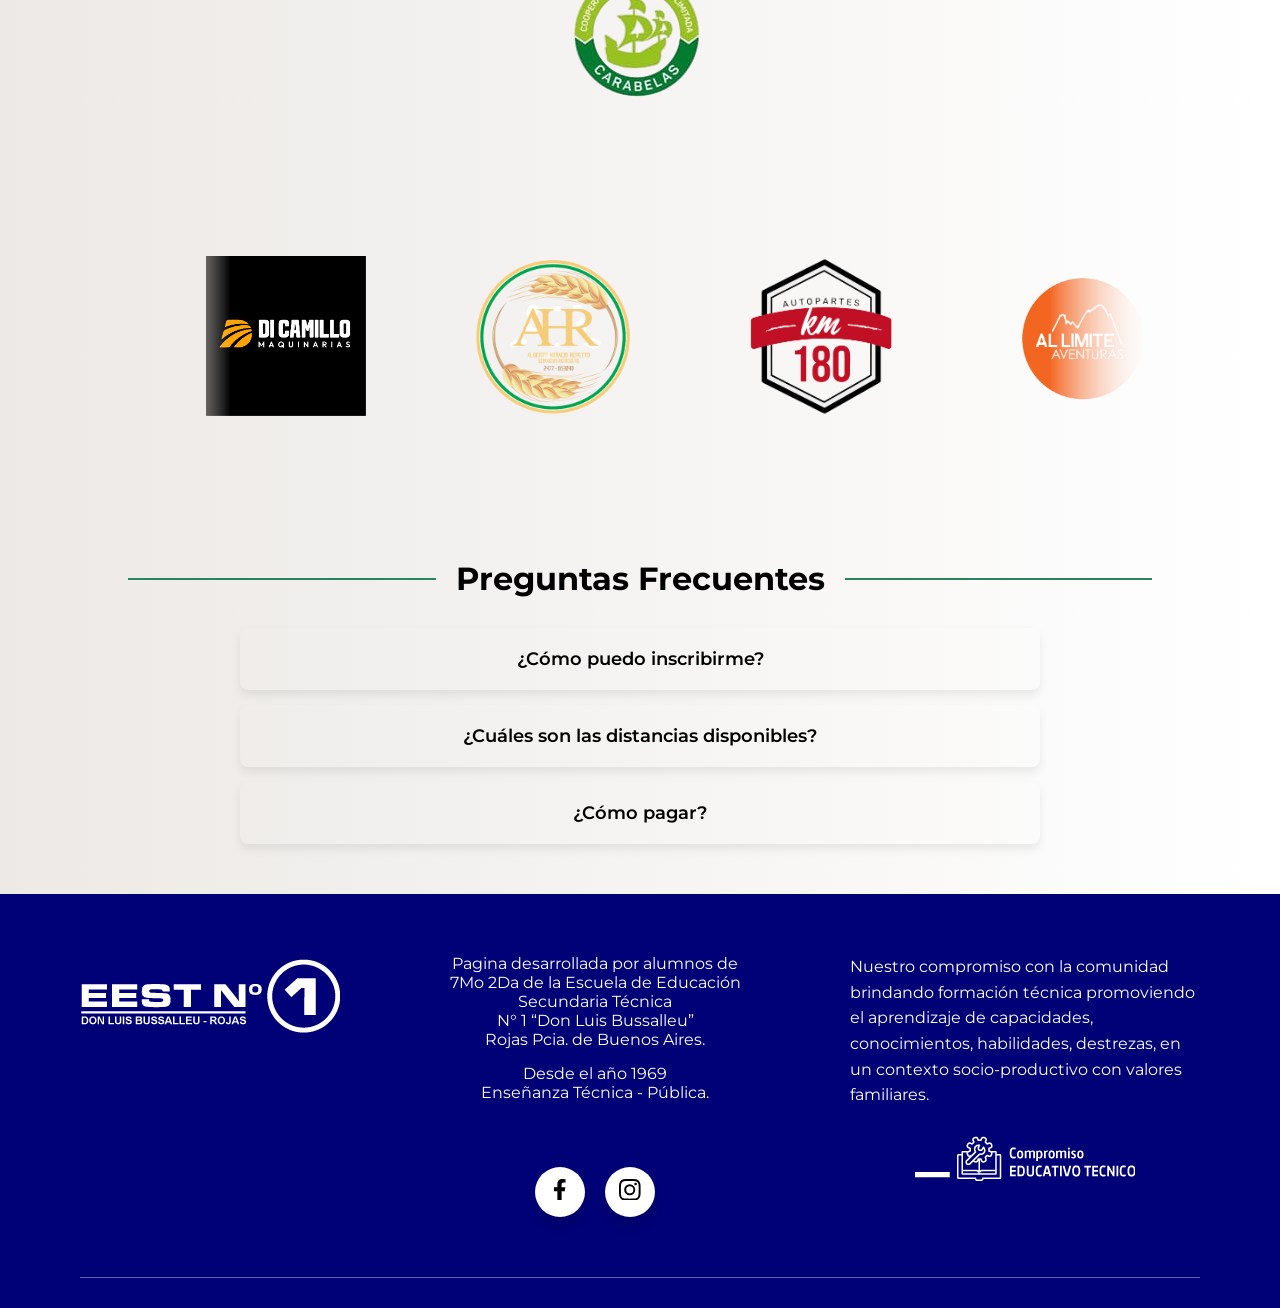
==== commit 4ebd3914: "dicamilo.png" ====
--- a/index.html
+++ b/index.html
@@ -162,14 +162,15 @@
 
 
         <div class="grupo">
-            <div class="card"><img src="img/AHRpng.png" id="pura3"></div>
-            <div class="card"><img src="img/AUtopartes.png"></div>
-            <div class="card"><img src="img/Allimite.png"></div>
-            <div class="card"><img src="img/REdtech.png"></div>
-
-            <div class="card"><img src="img/AHRpng.png" id="pura3"></div>
-            <div class="card"><img src="img/Allimite.png"></div>
-            <div class="card"><img src="img/AUtopartes.png"></div>
+            <div class="card"><img src="img/dicamilo.png"></div>
+            <div class="card"><img src="img/AHRpng.png" id="pura3"></div>
+            <div class="card"><img src="img/AUtopartes.png"></div>
+            <div class="card"><img src="img/Allimite.png"></div>
+            <div class="card"><img src="img/REdtech.png"></div>
+
+            <div class="card"><img src="img/AHRpng.png" id="pura3"></div>
+            <div class="card"><img src="img/Allimite.png"></div>
+            <div class="card"><img src="img/dicamilo.png"></div>
 
             <div class="card"><img src="img/AHRpng.png" id="pura3"></div>
             <div class="card"><img src="img/REdtech.png"></div>
@@ -191,12 +192,13 @@
 
             <div class="card"><img src="img/AHRpng.png" id="pura3"></div>
             <div class="card"><img src="img/Allimite.png"></div>
-            <div class="card"><img src="img/AUtopartes.png"></div>
-
-            <div class="card"><img src="img/AHRpng.png" id="pura3"></div>
-            <div class="card"><img src="img/REdtech.png"></div>
-            <div class="card"><img src="img/Allimite.png"></div>
-            <div class="card"><img src="img/AUtopartes.png"></div>
+            <div class="card"><img src="img/dicamilo.png"></div>
+
+            <div class="card"><img src="img/AHRpng.png" id="pura3"></div>
+            <div class="card"><img src="img/REdtech.png"></div>
+            <div class="card"><img src="img/Allimite.png"></div>
+            <div class="card"><img src="img/AUtopartes.png"></div>
+            <div class="card"><img src="img/dicamilo.png"></div>
 
             <div class="card"><img src="img/AHRpng.png" id="pura3"></div>
             <div class="card"><img src="img/Allimite.png"></div>
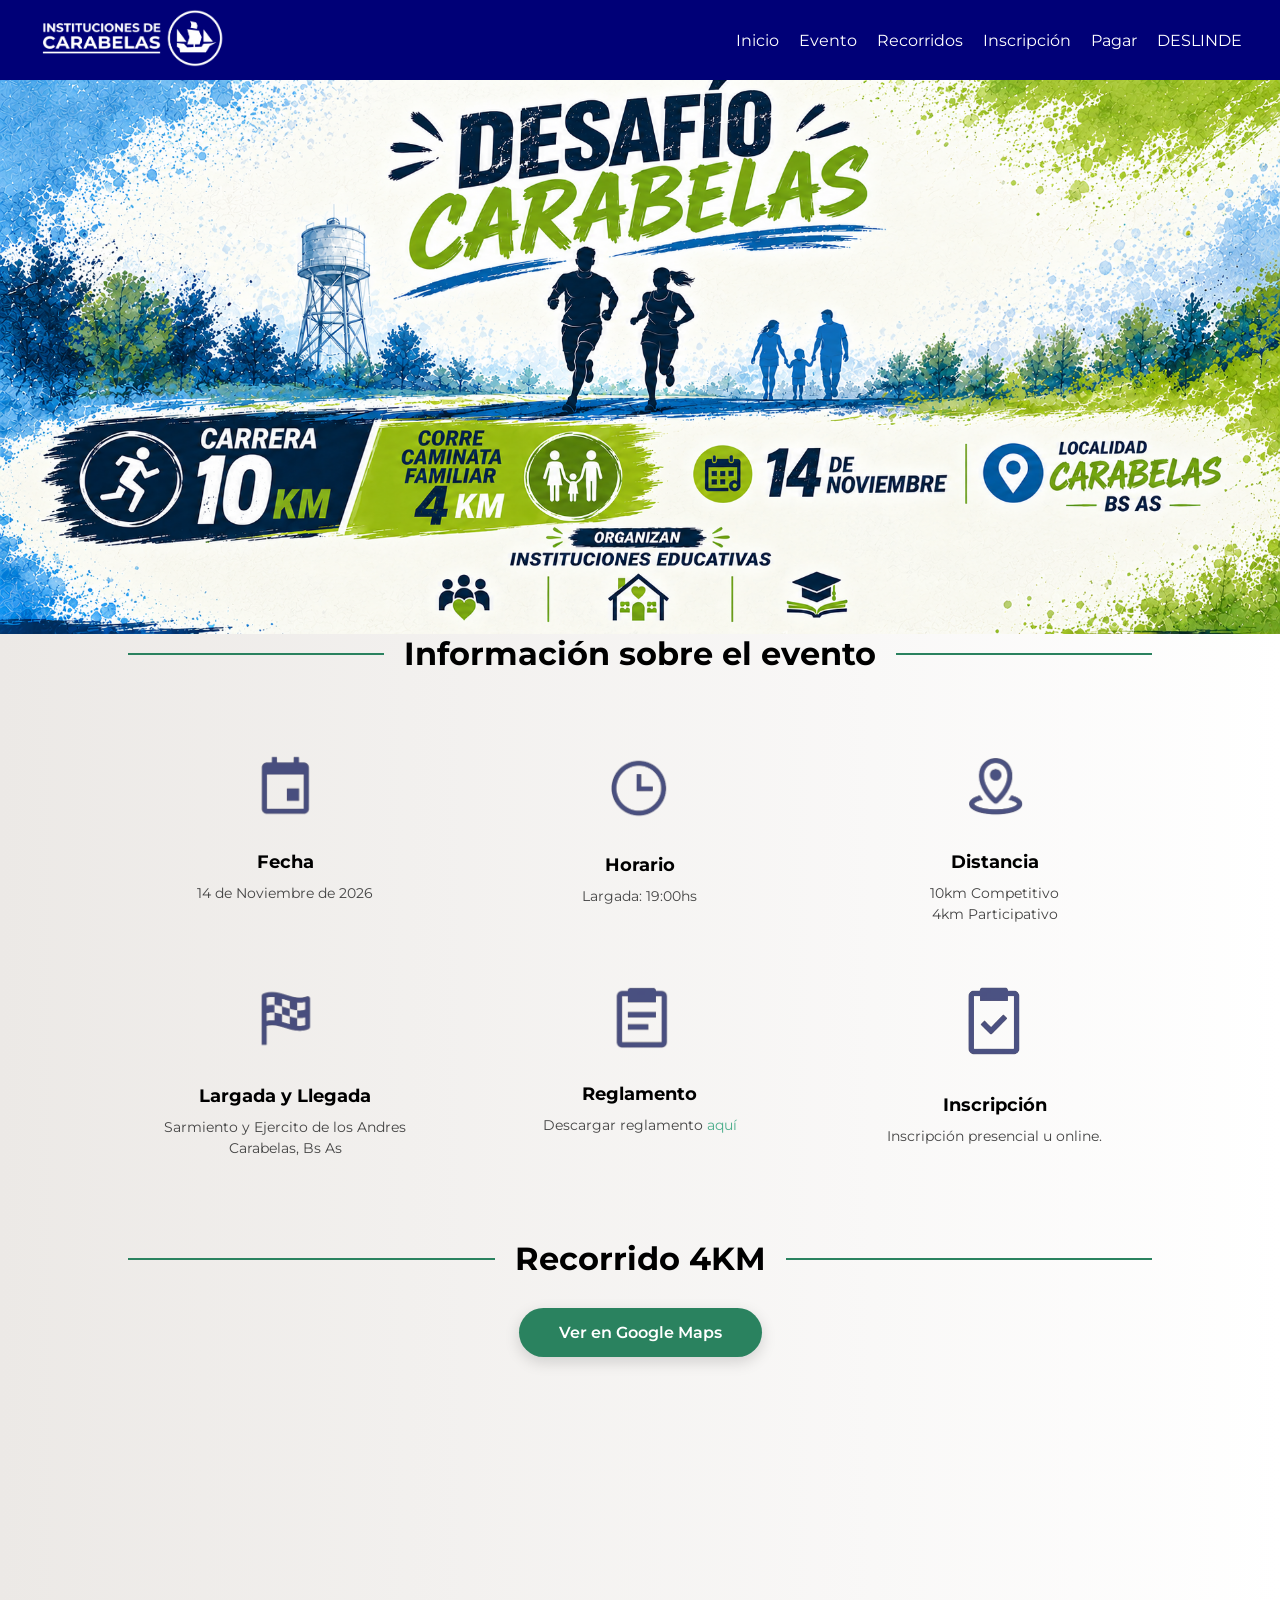
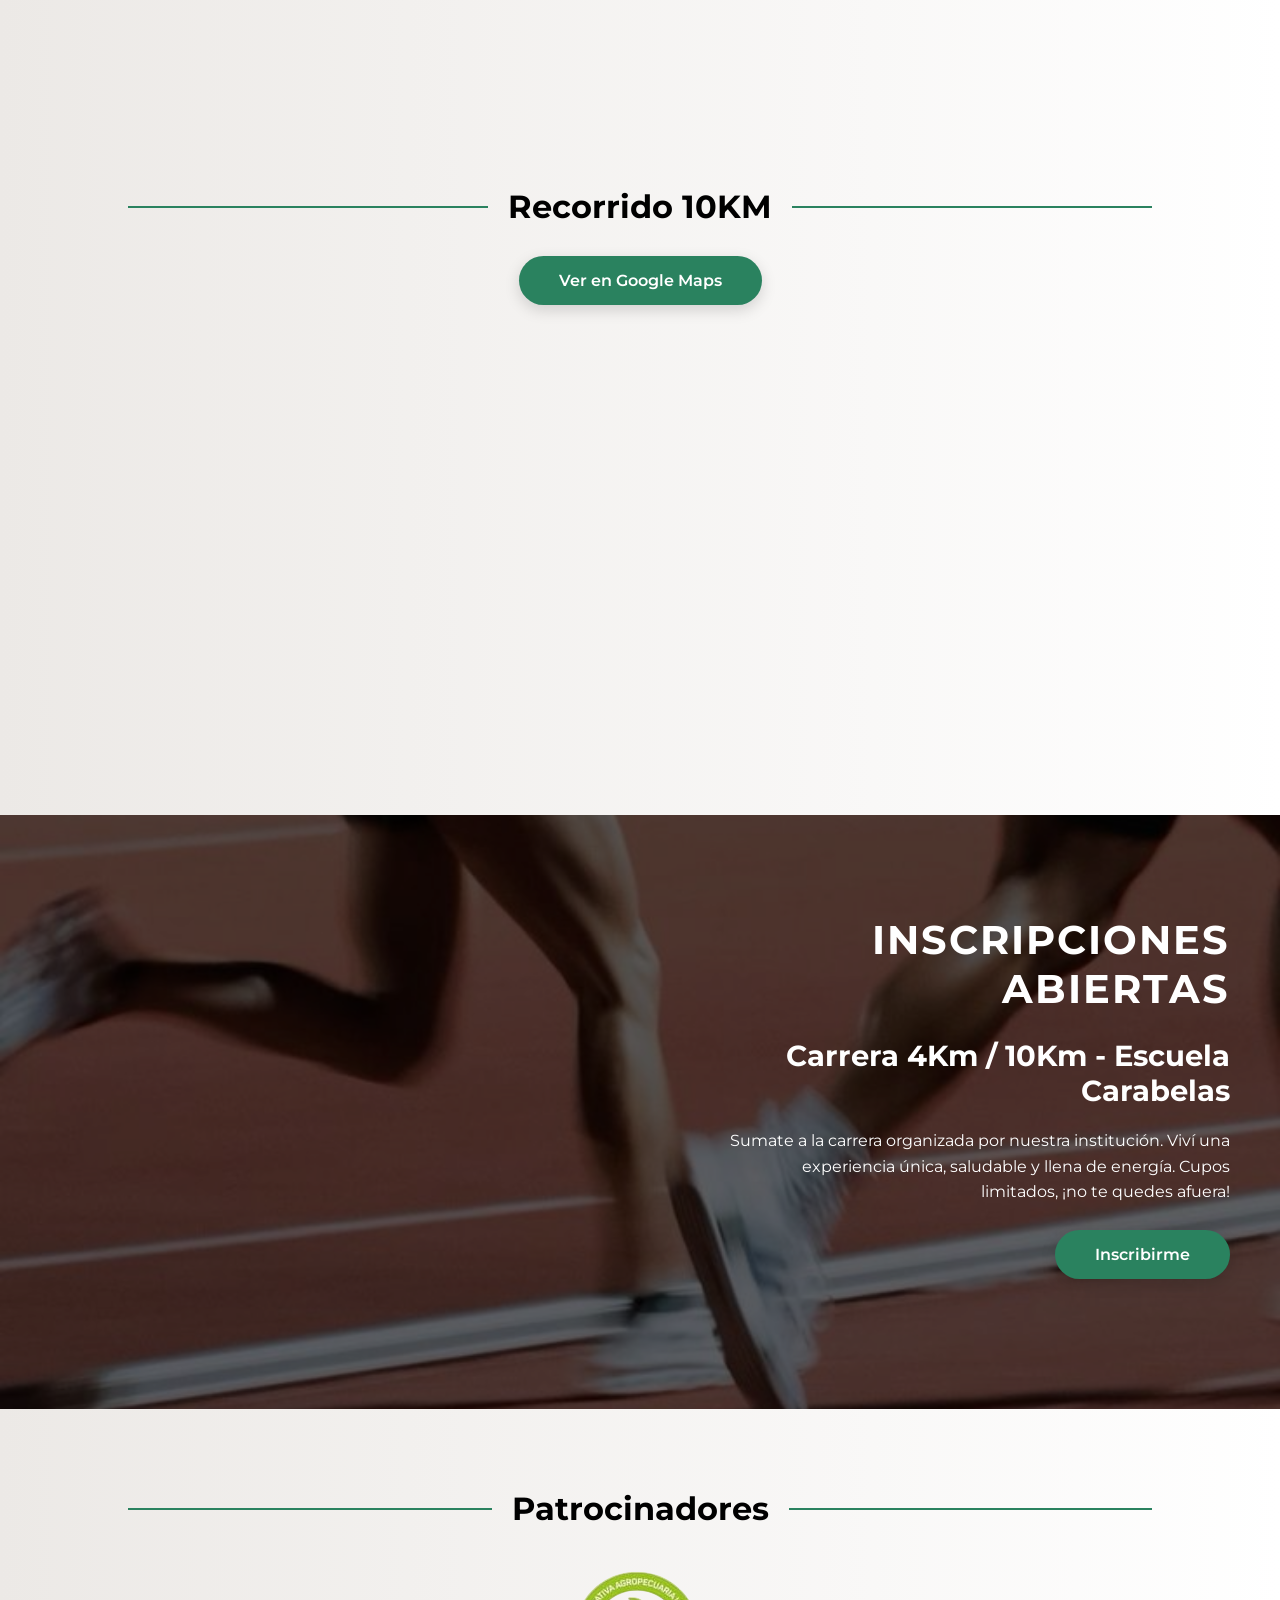
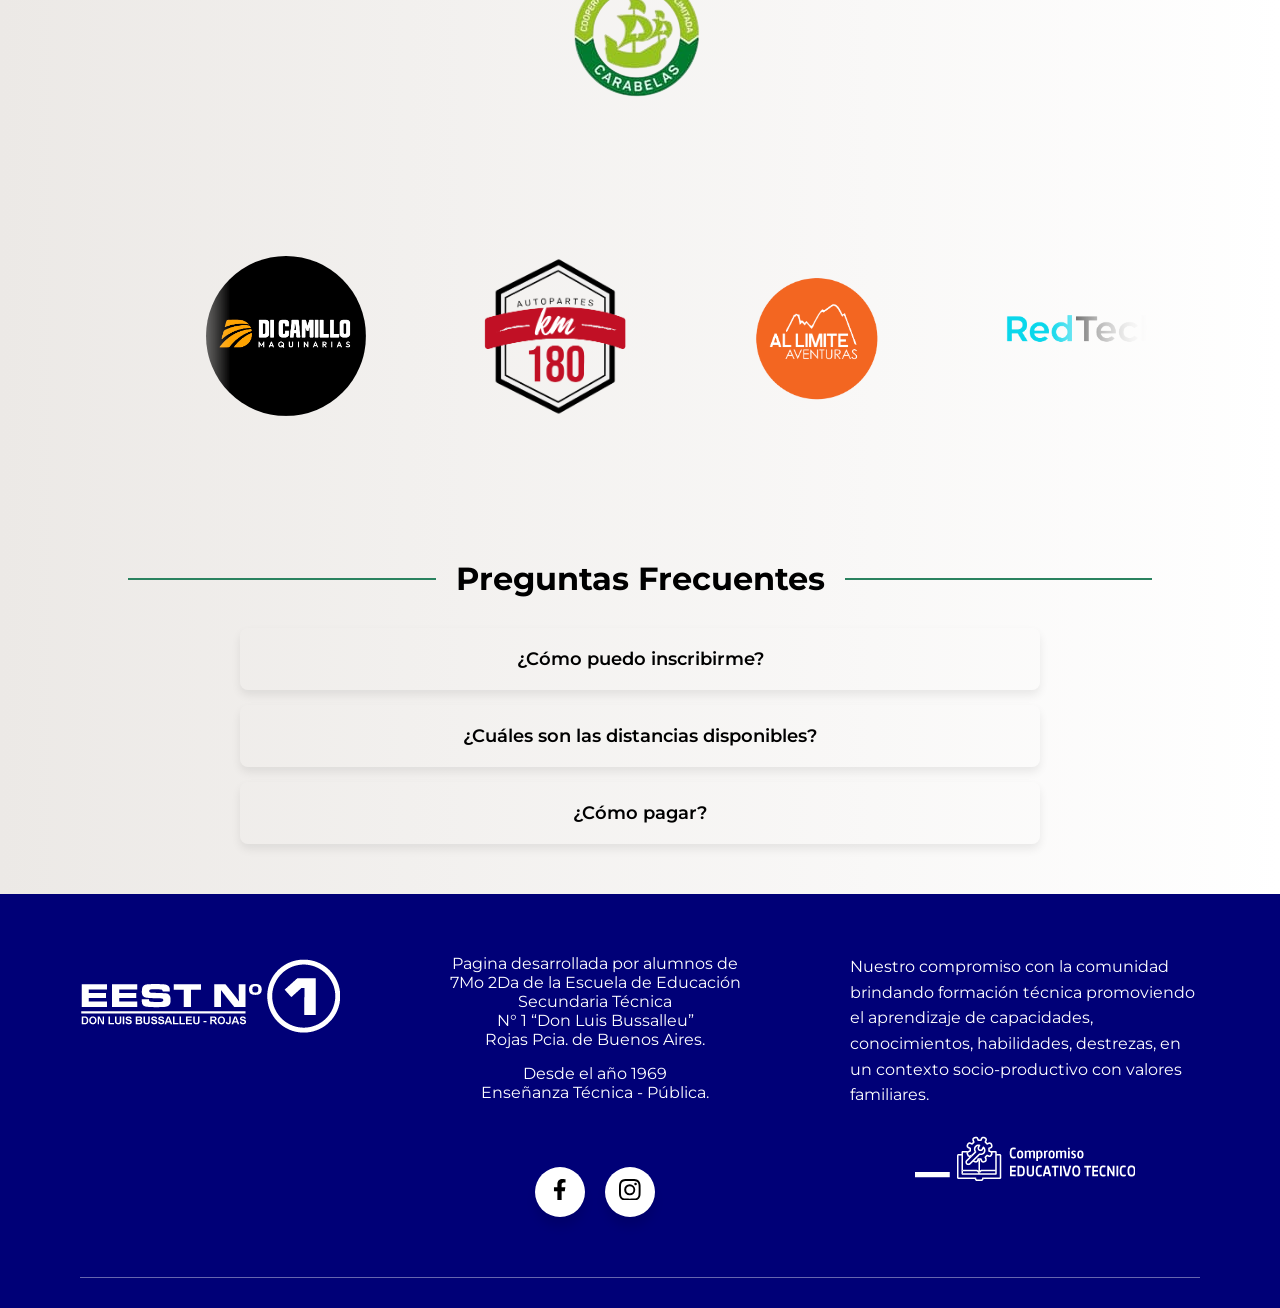
==== commit b7e9f039: "Update index.html" ====
--- a/index.html
+++ b/index.html
@@ -162,15 +162,14 @@
 
 
         <div class="grupo">
+            <div class="card"><img src="img/dicamilo.png" id="pura3"></div>
+            <div class="card"><img src="img/AUtopartes.png"></div>
+            <div class="card"><img src="img/Allimite.png"></div>
+            <div class="card"><img src="img/REdtech.png"></div>
+
+            <div class="card"><img src="img/AHRpng.png" id="pura3"></div>
+            <div class="card"><img src="img/Allimite.png"></div>
             <div class="card"><img src="img/dicamilo.png"></div>
-            <div class="card"><img src="img/AHRpng.png" id="pura3"></div>
-            <div class="card"><img src="img/AUtopartes.png"></div>
-            <div class="card"><img src="img/Allimite.png"></div>
-            <div class="card"><img src="img/REdtech.png"></div>
-
-            <div class="card"><img src="img/AHRpng.png" id="pura3"></div>
-            <div class="card"><img src="img/Allimite.png"></div>
-            <div class="card"><img src="img/dicamilo.png"></div>
 
             <div class="card"><img src="img/AHRpng.png" id="pura3"></div>
             <div class="card"><img src="img/REdtech.png"></div>
@@ -185,7 +184,7 @@
         </div>
 
         <div aria-hidden class="grupo">
-            <div class="card"><img src="img/AHRpng.png" id="pura3"></div>
+            <div class="card"><img src="img/dicamilo.png" id="pura3"></div>
             <div class="card"><img src="img/AUtopartes.png"></div>
             <div class="card"><img src="img/Allimite.png"></div>
             <div class="card"><img src="img/REdtech.png"></div>
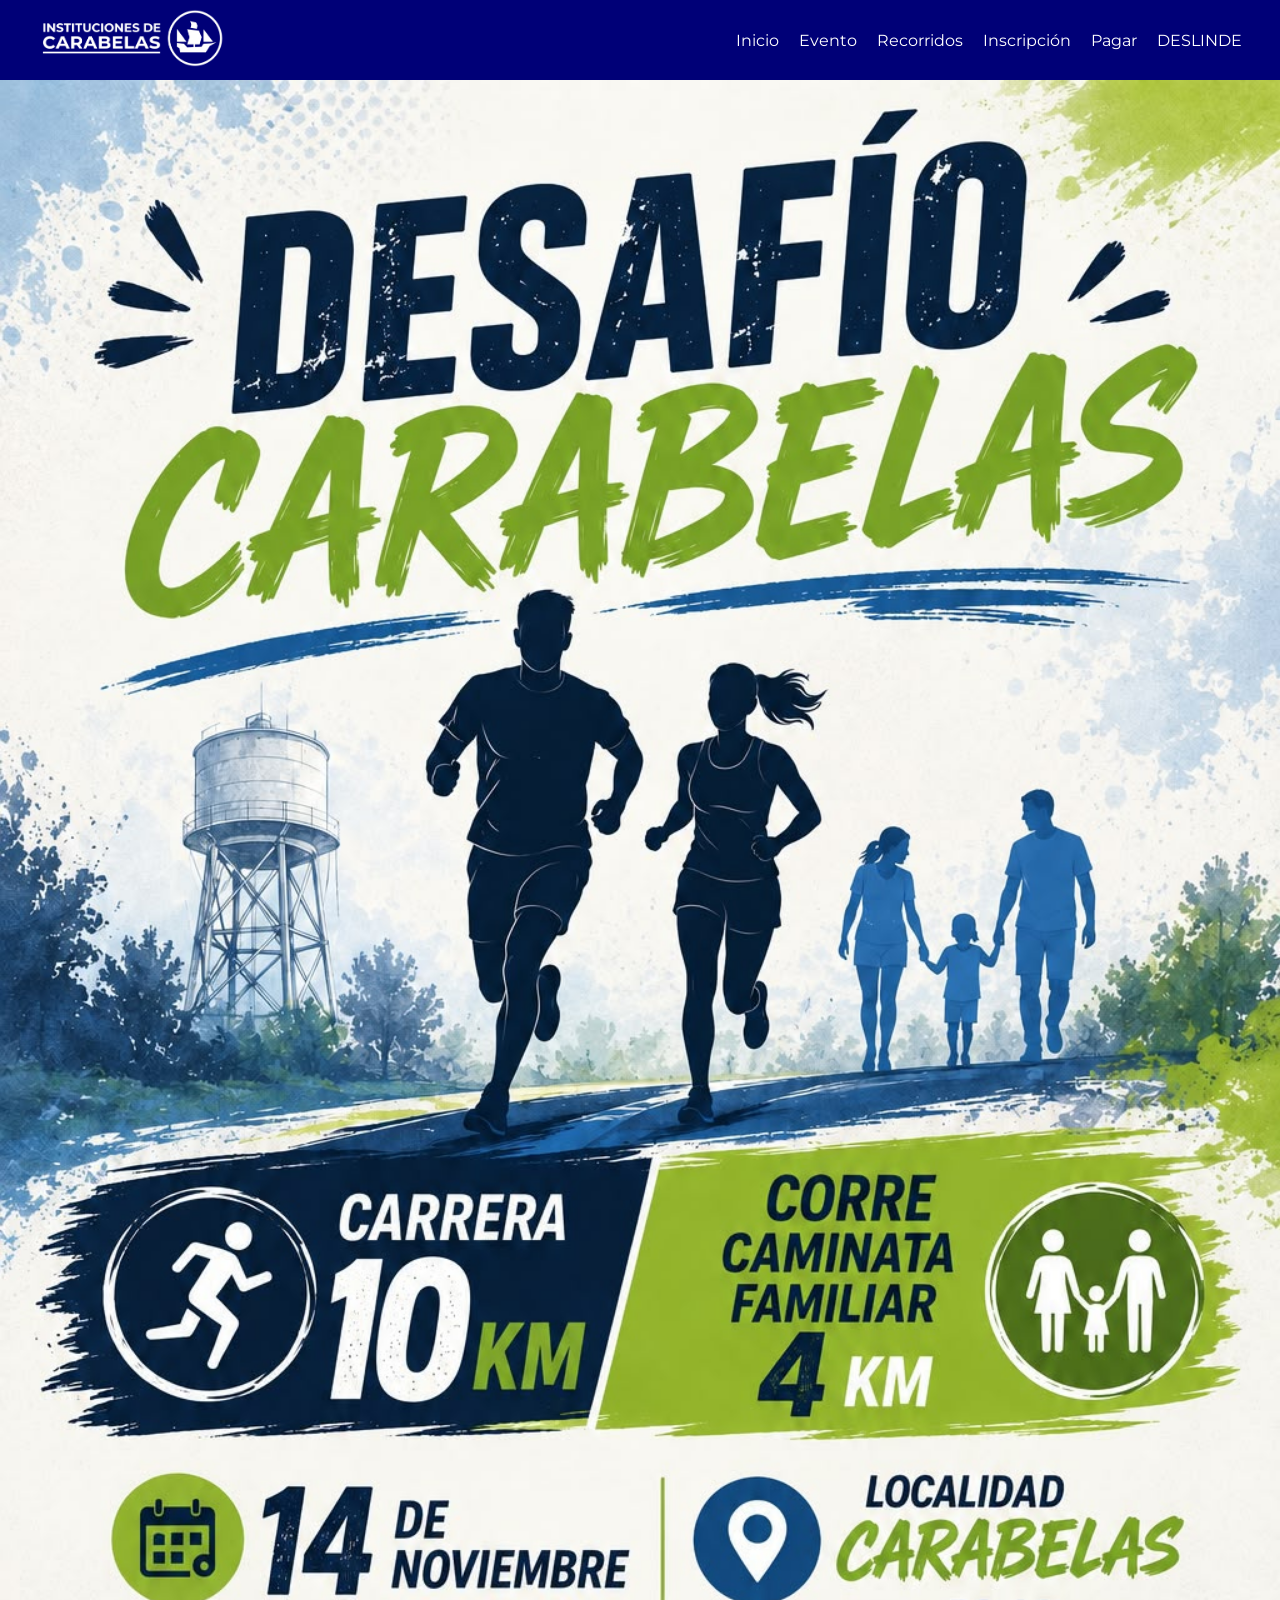
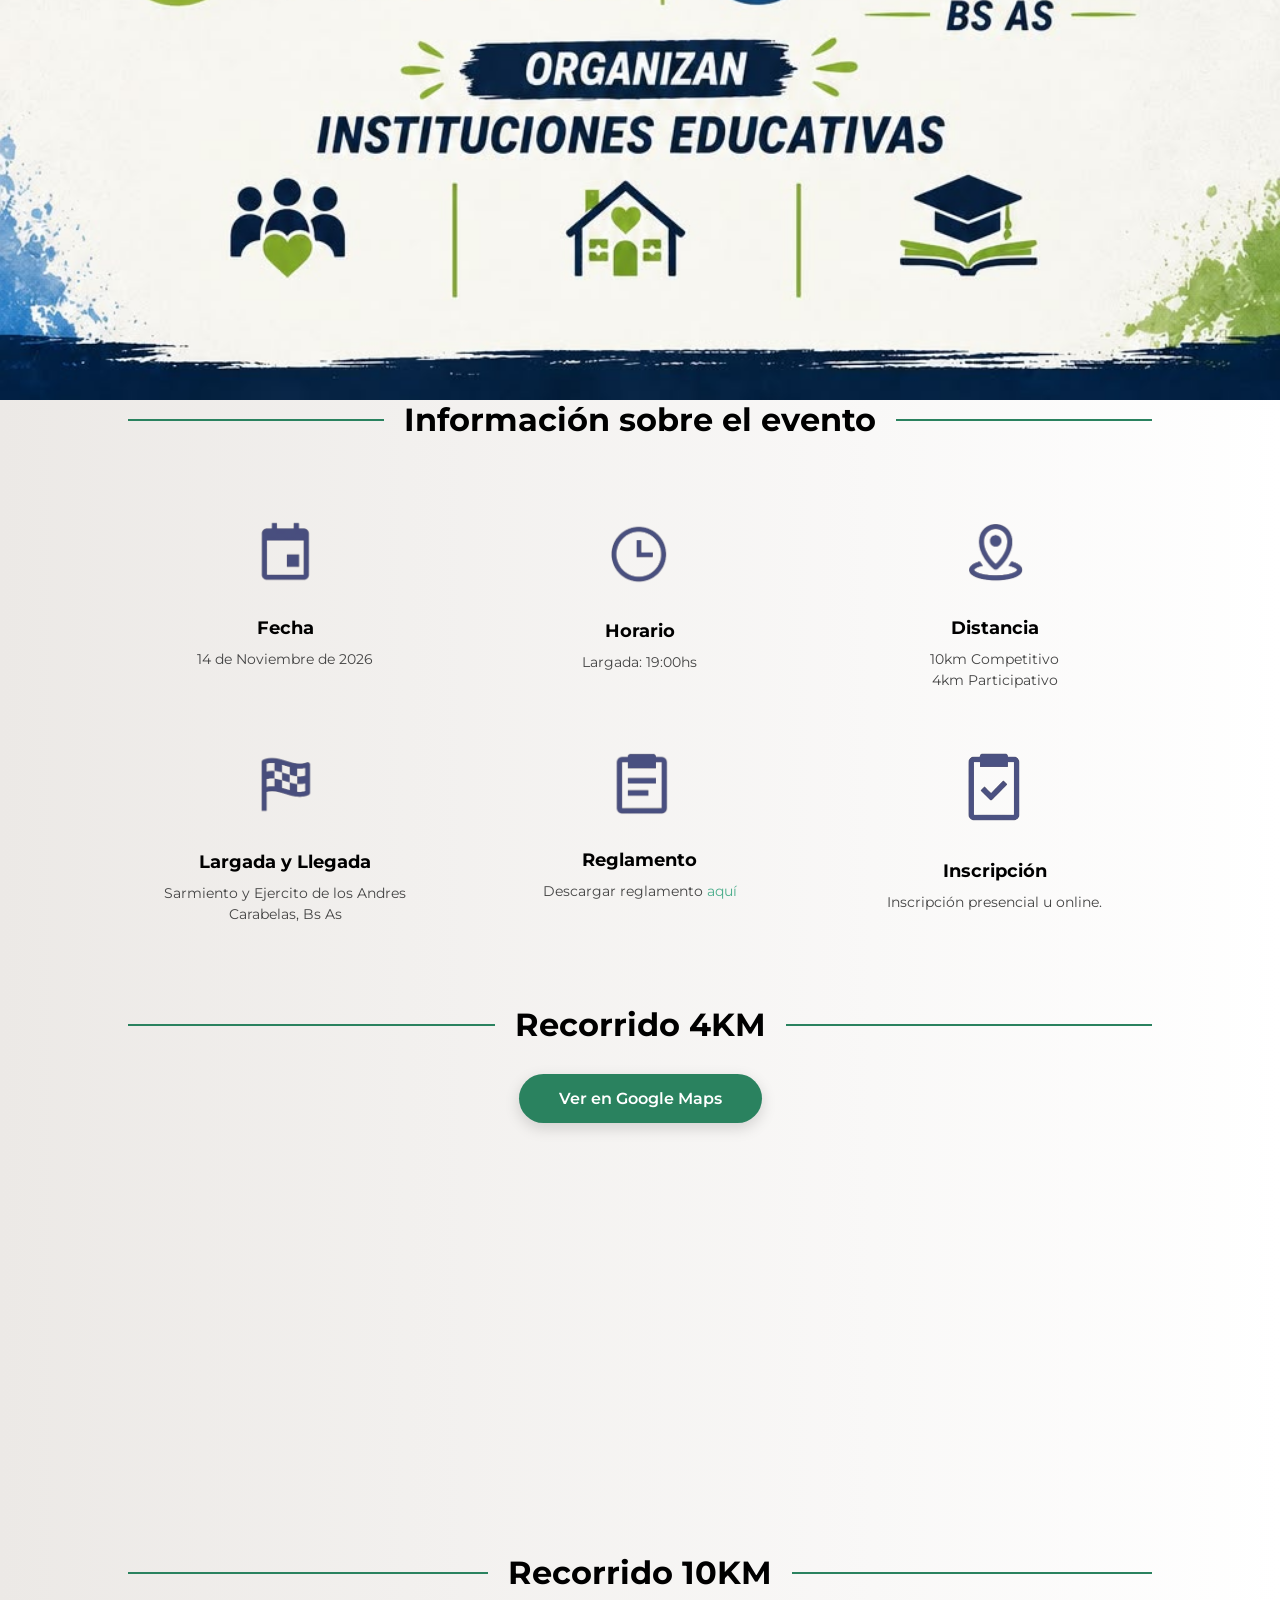
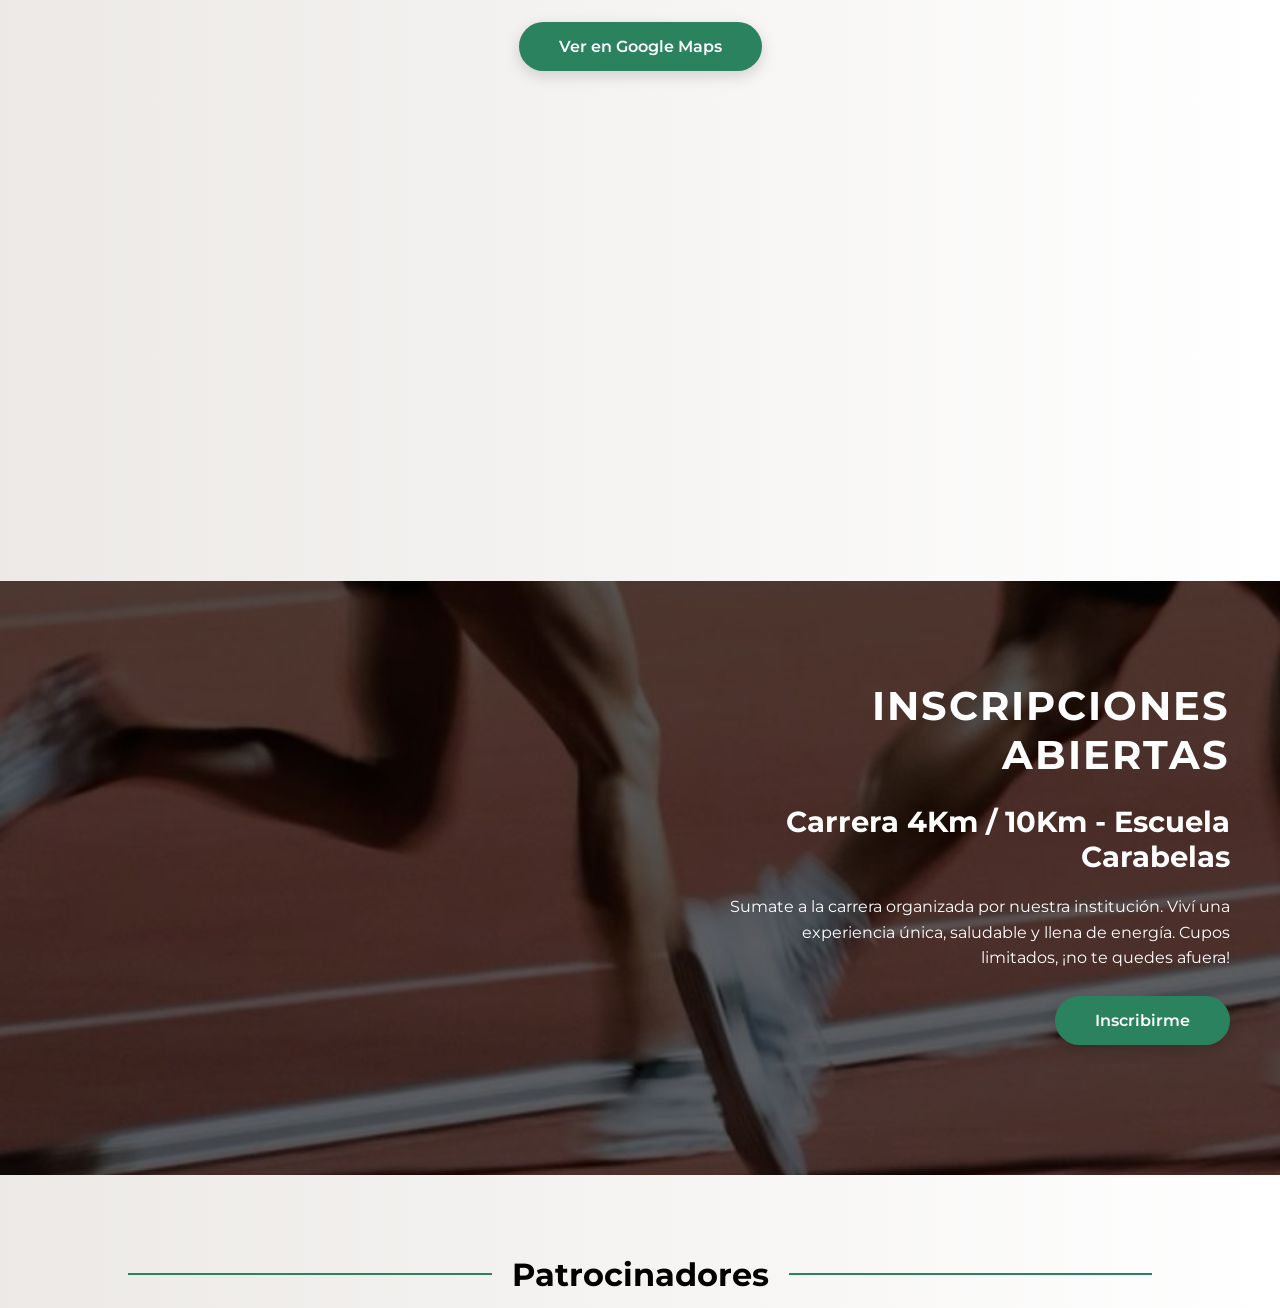
==== commit ec05e256: "Update index.html" ====
--- a/index.html
+++ b/index.html
@@ -184,7 +184,7 @@
         </div>
 
         <div aria-hidden class="grupo">
-            <div class="card"><img src="img/dicamilo.png" id="pura3"></div>
+            <div class="card"><img src="img/AHRpng.png" id="pura3"></div>
             <div class="card"><img src="img/AUtopartes.png"></div>
             <div class="card"><img src="img/Allimite.png"></div>
             <div class="card"><img src="img/REdtech.png"></div>
@@ -197,7 +197,6 @@
             <div class="card"><img src="img/REdtech.png"></div>
             <div class="card"><img src="img/Allimite.png"></div>
             <div class="card"><img src="img/AUtopartes.png"></div>
-            <div class="card"><img src="img/dicamilo.png"></div>
 
             <div class="card"><img src="img/AHRpng.png" id="pura3"></div>
             <div class="card"><img src="img/Allimite.png"></div>
